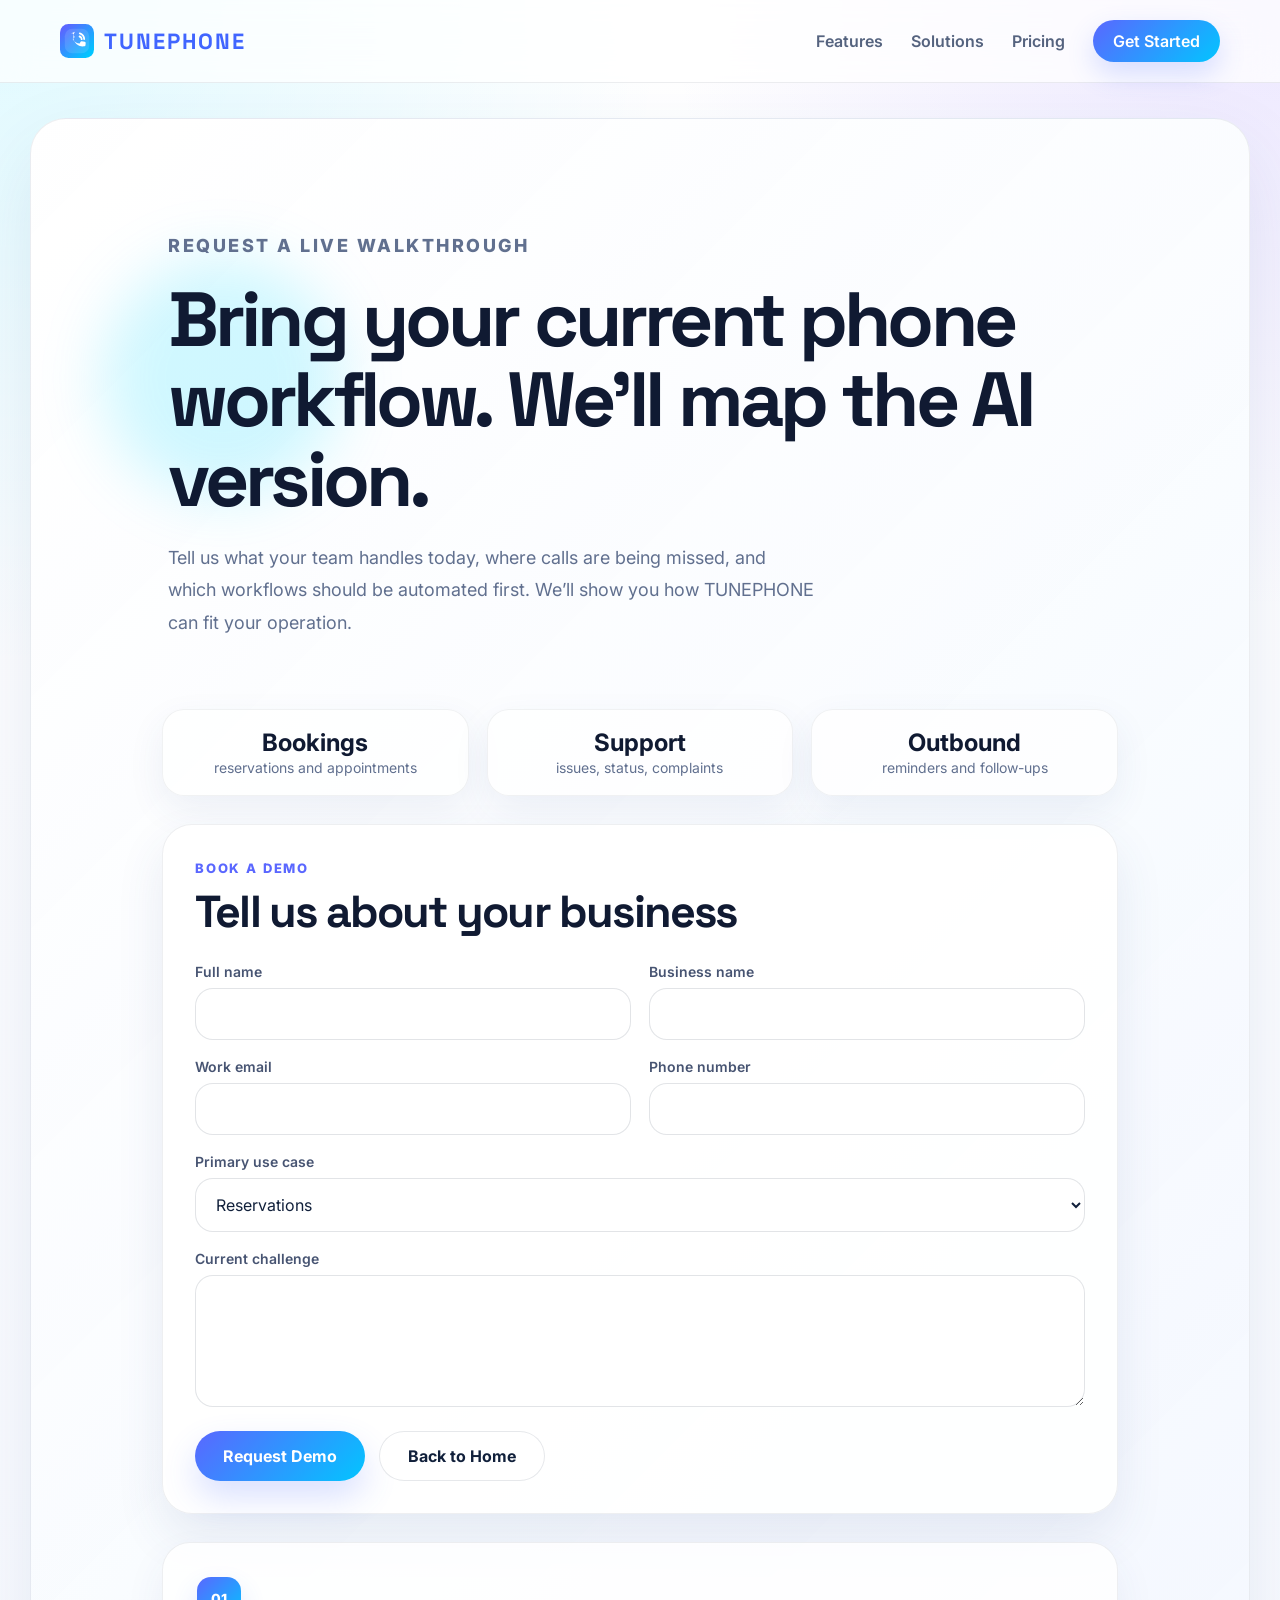
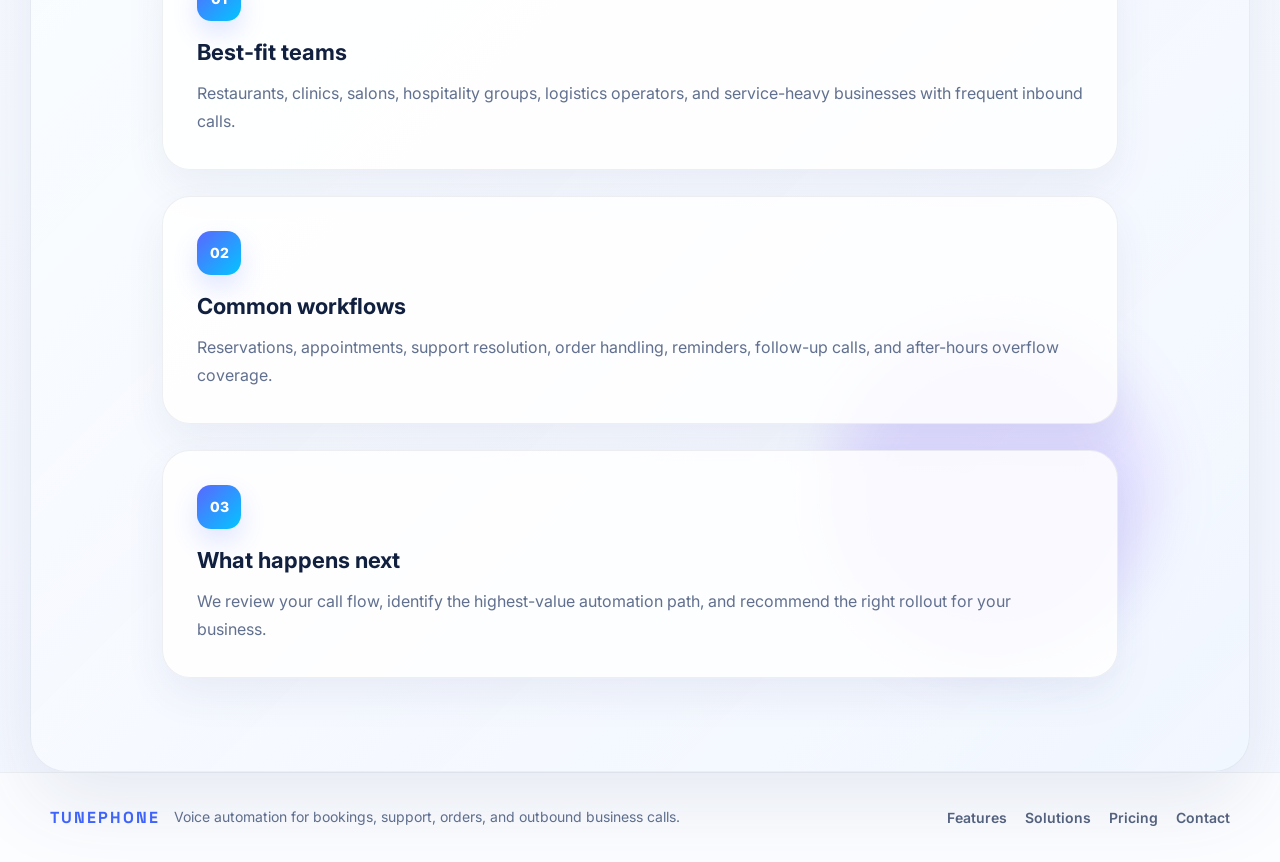
==== contact.html @ d3bc0084 "Add files via upload" ====
<!DOCTYPE html>
<html lang="en">
<head>
  <meta charset="UTF-8">
  <meta name="viewport" content="width=device-width, initial-scale=1.0">
  <meta name="description" content="Contact TUNEPHONE to request a demo for real-time voice AI call automation for your business.">
  <title>Contact | TUNEPHONE</title>
  <link rel="icon" type="image/svg+xml" href="favicon.svg">
  <link rel="preconnect" href="https://fonts.googleapis.com">
  <link rel="preconnect" href="https://fonts.gstatic.com" crossorigin>
  <link href="https://fonts.googleapis.com/css2?family=Space+Grotesk:wght@500;700&family=Inter:wght@400;500;600;700;800&display=swap" rel="stylesheet">
  <link rel="stylesheet" href="style.css">
</head>
<body class="contact-page-body">

<header class="navbar">
  <a href="/" class="logo">
    <img src="logo-mark.svg" alt="TUNEPHONE logo" class="logo-mark">
    <span>TUNEPHONE</span>
  </a>
  <nav>
    <a href="/#features">Features</a>
    <a href="/#solutions">Solutions</a>
    <a href="/#pricing">Pricing</a>
    <a href="contact.html" class="cta">Get Started</a>
  </nav>
</header>

<main class="contact-page-main">
  <section class="contact-hero">
    <div class="contact-hero-backdrop"></div>
    <div class="hero-orb hero-orb-one"></div>
    <div class="hero-orb hero-orb-two"></div>
    <div class="contact-flow">
      <div class="contact-hero-copy">
        <p class="hero-label">Request a live walkthrough</p>
        <h1>Bring your current phone workflow. We’ll map the AI version.</h1>
        <p>Tell us what your team handles today, where calls are being missed, and which workflows should be automated first. We’ll show you how TUNEPHONE can fit your operation.</p>
      </div>

      <div class="hero-stats contact-stats">
        <div>
          <strong>Bookings</strong>
          <span>reservations and appointments</span>
        </div>
        <div>
          <strong>Support</strong>
          <span>issues, status, complaints</span>
        </div>
        <div>
          <strong>Outbound</strong>
          <span>reminders and follow-ups</span>
        </div>
      </div>

      <div class="contact-form-card">
        <span>Book a demo</span>
        <h2>Tell us about your business</h2>
        <form class="contact-form-grid">
          <div class="form-field">
            <label for="name">Full name</label>
            <input id="name" type="text">
          </div>
          <div class="form-field">
            <label for="company">Business name</label>
            <input id="company" type="text">
          </div>
          <div class="form-field">
            <label for="email">Work email</label>
            <input id="email" type="email">
          </div>
          <div class="form-field">
            <label for="phone">Phone number</label>
            <input id="phone" type="tel">
          </div>
          <div class="form-field form-field-full">
            <label for="usecase">Primary use case</label>
            <select id="usecase">
              <option>Reservations</option>
              <option>Appointments</option>
              <option>Customer support</option>
              <option>Order taking</option>
              <option>Outbound calls</option>
            </select>
          </div>
          <div class="form-field form-field-full">
            <label for="message">Current challenge</label>
            <textarea id="message" rows="5"></textarea>
          </div>
          <div class="form-actions">
            <a href="#" class="btn-primary">Request Demo</a>
            <a href="/" class="btn-secondary">Back to Home</a>
          </div>
        </form>
      </div>

      <section class="contact-info-section">
        <div class="contact-info-grid">
          <div class="card contact-info-card">
            <div class="feature-icon">01</div>
            <h3>Best-fit teams</h3>
            <p>Restaurants, clinics, salons, hospitality groups, logistics operators, and service-heavy businesses with frequent inbound calls.</p>
          </div>
          <div class="card contact-info-card">
            <div class="feature-icon">02</div>
            <h3>Common workflows</h3>
            <p>Reservations, appointments, support resolution, order handling, reminders, follow-up calls, and after-hours overflow coverage.</p>
          </div>
          <div class="card contact-info-card">
            <div class="feature-icon">03</div>
            <h3>What happens next</h3>
            <p>We review your call flow, identify the highest-value automation path, and recommend the right rollout for your business.</p>
          </div>
        </div>
      </section>
    </div>
  </section>
</main>

<footer class="footer">
  <div class="footer-inner">
    <div>
      <div class="logo footer-logo">TUNEPHONE</div>
      <p>Voice automation for bookings, support, orders, and outbound business calls.</p>
    </div>
      <div class="footer-links">
        <a href="/#features">Features</a>
        <a href="/#solutions">Solutions</a>
        <a href="/#pricing">Pricing</a>
        <a href="contact.html">Contact</a>
      </div>
    </div>
</footer>

</body>
</html>
---- style.css ----
* {
  margin: 0;
  padding: 0;
  box-sizing: border-box;
}

html {
  scroll-behavior: smooth;
}

body {
  color: #11203b;
  font-family: "Inter", sans-serif;
  background:
    radial-gradient(circle at top left, rgba(126, 92, 255, 0.14), transparent 24%),
    radial-gradient(circle at top right, rgba(0, 214, 255, 0.12), transparent 22%),
    linear-gradient(180deg, #ffffff 0%, #f6f8fe 100%);
  overflow-x: hidden;
}

.contact-page-body {
  background:
    radial-gradient(circle at top left, rgba(0, 214, 255, 0.12), transparent 24%),
    radial-gradient(circle at top right, rgba(126, 92, 255, 0.14), transparent 22%),
    linear-gradient(180deg, #ffffff 0%, #f5f8ff 100%);
}

.navbar {
  display: flex;
  justify-content: space-between;
  align-items: center;
  padding: 20px 60px;
  position: fixed;
  width: 100%;
  top: 0;
  z-index: 1000;
  backdrop-filter: blur(16px);
  background: rgba(255, 255, 255, 0.72);
  border-bottom: 1px solid rgba(17, 32, 59, 0.08);
}

.logo {
  font-family: "Space Grotesk", sans-serif;
  font-size: 22px;
  font-weight: 700;
  letter-spacing: 2px;
  color: #4065ff;
  text-decoration: none;
  display: inline-flex;
  align-items: center;
  gap: 10px;
}

.logo-mark {
  width: 34px;
  height: 34px;
  flex-shrink: 0;
  display: block;
}

nav {
  display: flex;
  align-items: center;
  flex-wrap: wrap;
}

nav a {
  margin-left: 28px;
  text-decoration: none;
  color: #55637f;
  font-weight: 600;
  transition: color 0.25s ease, transform 0.25s ease;
}

nav a:hover {
  color: #101a32;
  transform: translateY(-1px);
}

.cta {
  background: linear-gradient(135deg, #5a67ff, #02c5ff);
  padding: 11px 20px;
  border-radius: 999px;
  color: #fff;
  box-shadow: 0 12px 28px rgba(64, 101, 255, 0.2);
}

.hero {
  min-height: 100vh;
  display: flex;
  align-items: center;
  justify-content: center;
  text-align: center;
  padding: 160px 20px 110px;
  position: relative;
}

.hero-backdrop {
  position: absolute;
  inset: 60px 30px 30px;
  border-radius: 36px;
  background:
    linear-gradient(135deg, rgba(255, 255, 255, 0.82), rgba(243, 247, 255, 0.72)),
    url("hero-background.svg") center/cover no-repeat,
    linear-gradient(135deg, #ffffff, #edf3ff);
  border: 1px solid rgba(17, 32, 59, 0.07);
  box-shadow: 0 32px 80px rgba(44, 72, 130, 0.1);
}

.hero-orb {
  position: absolute;
  border-radius: 50%;
  filter: blur(30px);
}

.hero-orb-one {
  width: 240px;
  height: 240px;
  top: 140px;
  left: 8%;
  background: rgba(0, 214, 255, 0.18);
}

.hero-orb-two {
  width: 320px;
  height: 320px;
  right: 10%;
  bottom: 120px;
  background: rgba(126, 92, 255, 0.18);
}

.hero-content {
  position: relative;
  z-index: 2;
  max-width: 880px;
}

.hero-label,
.section-heading span,
.contact-panel span {
  display: inline-block;
  margin-bottom: 18px;
  color: #5a67ff;
  font-size: 13px;
  font-weight: 800;
  letter-spacing: 0.14em;
  text-transform: uppercase;
}

.hero h1 {
  font-family: "Space Grotesk", sans-serif;
  font-size: clamp(3rem, 8vw, 5.5rem);
  font-weight: 700;
  line-height: 1.02;
  letter-spacing: -0.05em;
  color: #101a32;
}

.hero p {
  margin: 22px auto 0;
  max-width: 720px;
  font-size: 18px;
  line-height: 1.75;
  color: #61708f;
}

.hero-buttons {
  margin-top: 34px;
  display: flex;
  justify-content: center;
  flex-wrap: wrap;
  gap: 14px;
}

.hero-stats {
  display: grid;
  grid-template-columns: repeat(3, minmax(0, 1fr));
  gap: 18px;
  max-width: 760px;
  margin: 42px auto 0;
}

.hero-stats div {
  padding: 18px 20px;
  border-radius: 22px;
  background: rgba(255, 255, 255, 0.72);
  border: 1px solid rgba(17, 32, 59, 0.06);
  box-shadow: 0 14px 36px rgba(52, 79, 137, 0.08);
}

.hero-stats strong {
  display: block;
  font-size: 24px;
  color: #101a32;
}

.hero-stats span {
  color: #61708f;
  font-size: 14px;
}

.btn-primary,
.btn-secondary {
  display: inline-flex;
  align-items: center;
  justify-content: center;
  padding: 14px 28px;
  border-radius: 999px;
  text-decoration: none;
  font-weight: 700;
  transition: transform 0.25s ease, box-shadow 0.25s ease;
}

.btn-primary:hover,
.btn-secondary:hover {
  transform: translateY(-1px);
}

.btn-primary {
  background: linear-gradient(135deg, #5a67ff, #02c5ff);
  color: #fff;
  box-shadow: 0 16px 34px rgba(64, 101, 255, 0.2);
}

.btn-secondary {
  border: 1px solid rgba(17, 32, 59, 0.1);
  background: rgba(255, 255, 255, 0.8);
  color: #11203b;
}

.intro-band {
  padding: 0 60px;
  margin-top: -26px;
}

.intro-band p {
  max-width: 1120px;
  margin: 0 auto;
  padding: 0;
  text-align: center;
  color: #fff;
  font-weight: 700;
}

.intro-band-inner {
  max-width: 1120px;
  margin: 0 auto;
  padding: 20px 24px;
  border-radius: 24px;
  background: linear-gradient(135deg, #6f63ff, #14c8ff);
  box-shadow: 0 20px 40px rgba(68, 102, 219, 0.18);
}

.intro-pills {
  margin-top: 16px;
  display: flex;
  justify-content: center;
  flex-wrap: wrap;
  gap: 10px;
}

.intro-pills span {
  padding: 8px 14px;
  border-radius: 999px;
  background: rgba(255, 255, 255, 0.14);
  color: #fff;
  font-size: 14px;
  font-weight: 600;
}

section {
  padding: 120px 60px;
  text-align: center;
}

.section-heading {
  max-width: 780px;
  margin: 0 auto;
}

.section-heading h2,
.contact-panel h2 {
  font-family: "Space Grotesk", sans-serif;
  font-size: clamp(2.2rem, 5vw, 3.8rem);
  line-height: 1.05;
  letter-spacing: -0.04em;
  color: #101a32;
}

.grid {
  display: grid;
  grid-template-columns: repeat(auto-fit, minmax(260px, 1fr));
  gap: 26px;
  margin-top: 54px;
}

.card {
  padding: 34px;
  border-radius: 28px;
  text-align: left;
  background: rgba(255, 255, 255, 0.82);
  border: 1px solid rgba(17, 32, 59, 0.07);
  box-shadow: 0 18px 40px rgba(51, 74, 128, 0.07);
  transition: transform 0.35s ease, box-shadow 0.35s ease, border-color 0.35s ease;
}

.feature-card {
  position: relative;
  overflow: hidden;
}

.feature-card::before {
  content: "";
  position: absolute;
  top: 0;
  right: 0;
  width: 140px;
  height: 140px;
  background: radial-gradient(circle, rgba(90, 103, 255, 0.12), transparent 70%);
}

.card:hover {
  transform: translateY(-8px);
  border-color: rgba(90, 103, 255, 0.22);
  box-shadow: 0 22px 46px rgba(58, 87, 152, 0.12);
}

.feature-icon {
  width: 44px;
  height: 44px;
  margin-bottom: 18px;
  border-radius: 14px;
  display: inline-flex;
  align-items: center;
  justify-content: center;
  background: linear-gradient(135deg, #5a67ff, #02c5ff);
  color: #fff;
  font-size: 14px;
  font-weight: 800;
  box-shadow: 0 12px 26px rgba(64, 101, 255, 0.16);
}

.card h3 {
  margin-bottom: 14px;
  color: #12203f;
  font-size: 22px;
}

.card p {
  color: #61708f;
  line-height: 1.75;
}

.simple-card {
  text-align: center;
}

.solutions {
  text-align: left;
}

.solutions-layout {
  max-width: 1180px;
  margin: 54px auto 0;
  display: grid;
  grid-template-columns: 0.9fr 1.1fr;
  gap: 28px;
  align-items: start;
}

.solutions-copy {
  padding: 34px;
  border-radius: 28px;
  background: linear-gradient(180deg, rgba(255, 255, 255, 0.92), rgba(243, 247, 255, 0.84));
  border: 1px solid rgba(17, 32, 59, 0.07);
  box-shadow: 0 18px 40px rgba(51, 74, 128, 0.07);
}

.solutions-copy h3 {
  margin-bottom: 14px;
  font-family: "Space Grotesk", sans-serif;
  font-size: 30px;
  line-height: 1.15;
  color: #101a32;
}

.solutions-copy p {
  color: #61708f;
  line-height: 1.8;
}

.solutions-grid {
  display: grid;
  grid-template-columns: repeat(2, minmax(0, 1fr));
  gap: 26px;
}

.solution-card {
  min-height: 190px;
  display: flex;
  flex-direction: column;
  justify-content: flex-start;
  overflow: hidden;
}

.solution-image {
  width: calc(100% + 68px);
  height: 180px;
  margin: -34px -34px 22px;
  object-fit: cover;
  display: block;
}

.pricing {
  background:
    radial-gradient(circle at top right, rgba(90, 103, 255, 0.12), transparent 24%),
    linear-gradient(180deg, #eef2ff 0%, #e8f6ff 100%);
  border-top: 1px solid rgba(90, 103, 255, 0.08);
  border-bottom: 1px solid rgba(90, 103, 255, 0.08);
}

.pricing-note {
  max-width: 720px;
  margin: 18px auto 0;
}

.pricing-note p {
  color: #61708f;
  line-height: 1.75;
}

.pricing-grid {
  align-items: stretch;
}

.pricing-card {
  text-align: center;
  background: rgba(255, 255, 255, 0.92);
}

.plan-points {
  margin-top: 24px;
  padding: 0;
  list-style: none;
  display: grid;
  gap: 12px;
  text-align: left;
}

.plan-points li {
  position: relative;
  padding-left: 22px;
  color: #55637f;
  line-height: 1.6;
}

.plan-points li::before {
  content: "";
  position: absolute;
  left: 0;
  top: 10px;
  width: 8px;
  height: 8px;
  border-radius: 50%;
  background: linear-gradient(135deg, #5a67ff, #02c5ff);
}

.price {
  margin-bottom: 12px;
  color: #101a32;
  font-family: "Space Grotesk", sans-serif;
  font-size: 40px;
  font-weight: 700;
}

.price span {
  color: #61708f;
  font-size: 16px;
  font-weight: 500;
}

.featured-price {
  background:
    radial-gradient(circle at top right, rgba(2, 197, 255, 0.22), transparent 28%),
    linear-gradient(180deg, rgba(255, 255, 255, 0.98), rgba(235, 245, 255, 0.94));
  border: 1px solid rgba(2, 197, 255, 0.24);
  box-shadow: 0 24px 54px rgba(58, 87, 152, 0.12);
}

.contact {
  padding-top: 90px;
}

.contact-panel {
  max-width: 980px;
  margin: 0 auto;
  padding: 54px 34px;
  border-radius: 34px;
  background:
    radial-gradient(circle at top right, rgba(126, 92, 255, 0.18), transparent 28%),
    linear-gradient(135deg, rgba(255, 255, 255, 0.95), rgba(244, 248, 255, 0.92));
  border: 1px solid rgba(17, 32, 59, 0.07);
  box-shadow: 0 28px 70px rgba(57, 81, 139, 0.1);
  display: flex;
  align-items: center;
  justify-content: space-between;
  gap: 24px;
  text-align: left;
}

.contact-panel p {
  max-width: 720px;
  margin: 18px 0 0;
  color: #61708f;
  line-height: 1.75;
}

.contact-copy {
  max-width: 620px;
}

.contact-actions {
  display: flex;
  flex-wrap: wrap;
  gap: 14px;
}

.newsletter-section {
  padding: 24px 60px 110px;
}

.newsletter-shell {
  max-width: 1180px;
  margin: 0 auto;
  padding: 38px;
  display: grid;
  grid-template-columns: 0.95fr 1.05fr;
  gap: 28px;
  border-radius: 34px;
  background:
    radial-gradient(circle at top right, rgba(2, 197, 255, 0.18), transparent 30%),
    radial-gradient(circle at left bottom, rgba(90, 103, 255, 0.16), transparent 28%),
    linear-gradient(135deg, rgba(255, 255, 255, 0.96), rgba(241, 246, 255, 0.92));
  border: 1px solid rgba(17, 32, 59, 0.08);
  box-shadow: 0 28px 70px rgba(57, 81, 139, 0.1);
}

.newsletter-copy {
  text-align: left;
}

.newsletter-copy span {
  display: inline-block;
  margin-bottom: 14px;
  color: #5a67ff;
  font-size: 13px;
  font-weight: 800;
  letter-spacing: 0.14em;
  text-transform: uppercase;
}

.newsletter-copy h2 {
  font-family: "Space Grotesk", sans-serif;
  font-size: clamp(2rem, 4vw, 3.2rem);
  line-height: 1.08;
  letter-spacing: -0.04em;
  color: #101a32;
}

.newsletter-copy p {
  margin-top: 16px;
  color: #61708f;
  line-height: 1.8;
}

.newsletter-form {
  display: grid;
  grid-template-columns: repeat(2, minmax(0, 1fr));
  gap: 16px;
  align-content: center;
}

.newsletter-field {
  display: grid;
  gap: 8px;
}

.newsletter-field label {
  color: #475472;
  font-size: 14px;
  font-weight: 600;
}

.newsletter-field input,
.newsletter-field select {
  width: 100%;
  border: 1px solid rgba(17, 32, 59, 0.12);
  border-radius: 18px;
  padding: 15px 16px;
  font: inherit;
  color: #11203b;
  background: rgba(255, 255, 255, 0.96);
}

.newsletter-field input:focus,
.newsletter-field select:focus {
  outline: 2px solid rgba(90, 103, 255, 0.2);
  border-color: rgba(90, 103, 255, 0.34);
}

.newsletter-button {
  grid-column: 1 / -1;
  justify-self: start;
}

.footer {
  padding: 34px;
  background: rgba(255, 255, 255, 0.72);
  border-top: 1px solid rgba(17, 32, 59, 0.06);
}

.footer p {
  color: #61708f;
}

.footer-inner {
  max-width: 1180px;
  margin: 0 auto;
  display: flex;
  justify-content: space-between;
  align-items: center;
  gap: 18px;
  text-align: left;
  flex-wrap: nowrap;
}

.footer-logo {
  margin-bottom: 0;
  font-size: 16px;
  flex-shrink: 0;
}

.footer-links {
  display: flex;
  align-items: center;
  gap: 18px;
  flex-wrap: nowrap;
}

.footer-links a {
  color: #55637f;
  text-decoration: none;
  font-weight: 600;
  font-size: 14px;
  white-space: nowrap;
}

.footer-links a:hover {
  color: #101a32;
}

.footer-inner p {
  font-size: 14px;
  line-height: 1.4;
  white-space: nowrap;
}

.footer-inner > div:first-child {
  display: flex;
  align-items: center;
  gap: 14px;
  min-width: 0;
}

.contact-page-main {
  padding-top: 118px;
}

.contact-hero {
  position: relative;
  padding: 32px 60px 70px;
}

.contact-hero-backdrop {
  position: absolute;
  inset: 0 30px 0 30px;
  border-radius: 36px;
  background:
    linear-gradient(135deg, rgba(255, 255, 255, 0.96), rgba(242, 247, 255, 0.9)),
    linear-gradient(135deg, #ffffff, #edf3ff);
  border: 1px solid rgba(17, 32, 59, 0.07);
  box-shadow: 0 32px 80px rgba(44, 72, 130, 0.1);
}

.contact-hero-grid {
  position: relative;
  z-index: 2;
  max-width: 1180px;
  margin: 0 auto;
  display: grid;
  grid-template-columns: 0.95fr 1.05fr;
  gap: 28px;
  align-items: start;
  padding: 48px 12px 24px;
}

.contact-flow {
  position: relative;
  z-index: 2;
  max-width: 980px;
  margin: 0 auto;
  display: grid;
  gap: 28px;
  padding: 48px 12px 24px;
}

.contact-hero-copy {
  text-align: left;
  padding: 10px 6px 0;
}

.contact-hero-copy h1 {
  font-family: "Space Grotesk", sans-serif;
  font-size: clamp(2.8rem, 6vw, 4.8rem);
  line-height: 1.04;
  letter-spacing: -0.05em;
  color: #101a32;
}

.contact-hero-copy p {
  margin-top: 22px;
  max-width: 650px;
  font-size: 18px;
  line-height: 1.8;
  color: #61708f;
}

.contact-stats {
  margin-left: 0;
  margin-right: 0;
  max-width: none;
}

.contact-form-card {
  padding: 32px;
  border-radius: 30px;
  background: rgba(255, 255, 255, 0.88);
  border: 1px solid rgba(17, 32, 59, 0.07);
  box-shadow: 0 22px 48px rgba(57, 81, 139, 0.1);
  text-align: left;
}

.contact-form-card span {
  display: inline-block;
  margin-bottom: 12px;
  color: #5a67ff;
  font-size: 13px;
  font-weight: 800;
  letter-spacing: 0.14em;
  text-transform: uppercase;
}

.contact-form-card h2 {
  font-family: "Space Grotesk", sans-serif;
  font-size: clamp(2rem, 4vw, 2.8rem);
  line-height: 1.08;
  letter-spacing: -0.04em;
  color: #101a32;
}

.contact-form-grid {
  display: grid;
  grid-template-columns: repeat(2, minmax(0, 1fr));
  gap: 18px;
  margin-top: 26px;
}

.form-field {
  display: grid;
  gap: 8px;
}

.form-field label {
  color: #475472;
  font-size: 14px;
  font-weight: 600;
}

.form-field input,
.form-field select,
.form-field textarea {
  width: 100%;
  border: 1px solid rgba(17, 32, 59, 0.12);
  border-radius: 18px;
  padding: 15px 16px;
  font: inherit;
  color: #11203b;
  background: rgba(255, 255, 255, 0.95);
}

.form-field textarea {
  resize: vertical;
}

.form-field input:focus,
.form-field select:focus,
.form-field textarea:focus {
  outline: 2px solid rgba(90, 103, 255, 0.2);
  border-color: rgba(90, 103, 255, 0.34);
}

.form-field-full {
  grid-column: 1 / -1;
}

.form-actions {
  grid-column: 1 / -1;
  display: flex;
  flex-wrap: wrap;
  gap: 14px;
  margin-top: 6px;
}

.contact-info-section {
  padding: 0;
}

.contact-info-grid {
  max-width: 980px;
  margin: 0;
  display: grid;
  grid-template-columns: 1fr;
  gap: 26px;
}

.contact-info-card {
  min-height: 0;
}

@media (max-width: 900px) {
  .navbar {
    padding: 18px 24px;
  }

  section,
  .intro-band {
    padding-left: 24px;
    padding-right: 24px;
  }

  .hero-backdrop {
    inset: 70px 12px 20px;
  }

  .hero-stats {
    grid-template-columns: 1fr;
  }

  .solutions-layout,
  .solutions-grid,
  .contact-panel,
  .footer-inner,
  .newsletter-shell,
  .newsletter-form {
    grid-template-columns: 1fr;
    flex-direction: column;
  }

  .contact-hero,
  .contact-info-section {
    padding-left: 24px;
    padding-right: 24px;
  }

  .contact-info-grid,
  .contact-form-grid {
    grid-template-columns: 1fr;
  }

  .contact-hero-backdrop {
    inset: 0 12px 0 12px;
  }

  .contact-flow {
    padding-left: 0;
    padding-right: 0;
  }

  .form-field-full,
  .form-actions {
    grid-column: auto;
  }
}

@media (max-width: 640px) {
  .navbar {
    flex-direction: column;
    align-items: flex-start;
    gap: 14px;
  }

  nav a {
    margin-left: 0;
    margin-right: 18px;
    margin-top: 8px;
  }

  .hero {
    padding-top: 190px;
  }

  .hero-buttons {
    flex-direction: column;
  }

  .card,
  .contact-panel,
  .newsletter-shell {
    padding: 26px;
  }
}
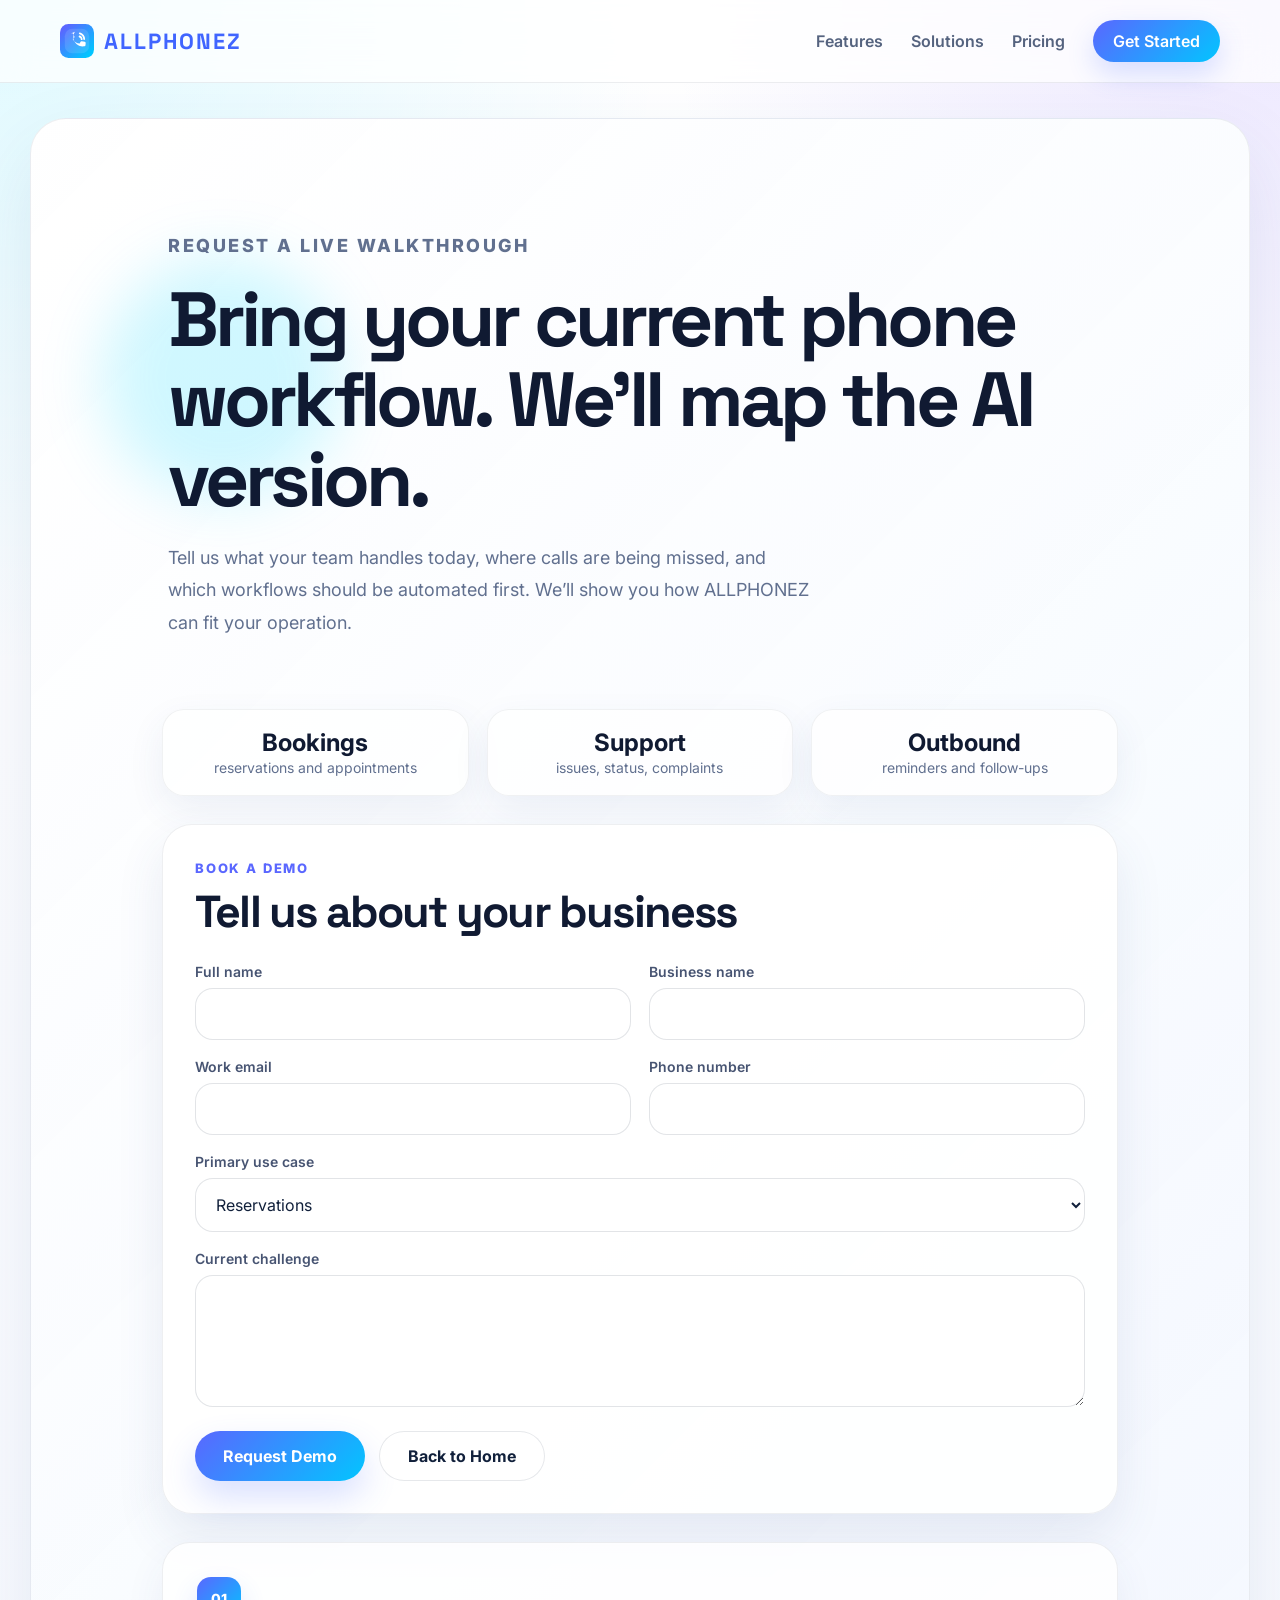
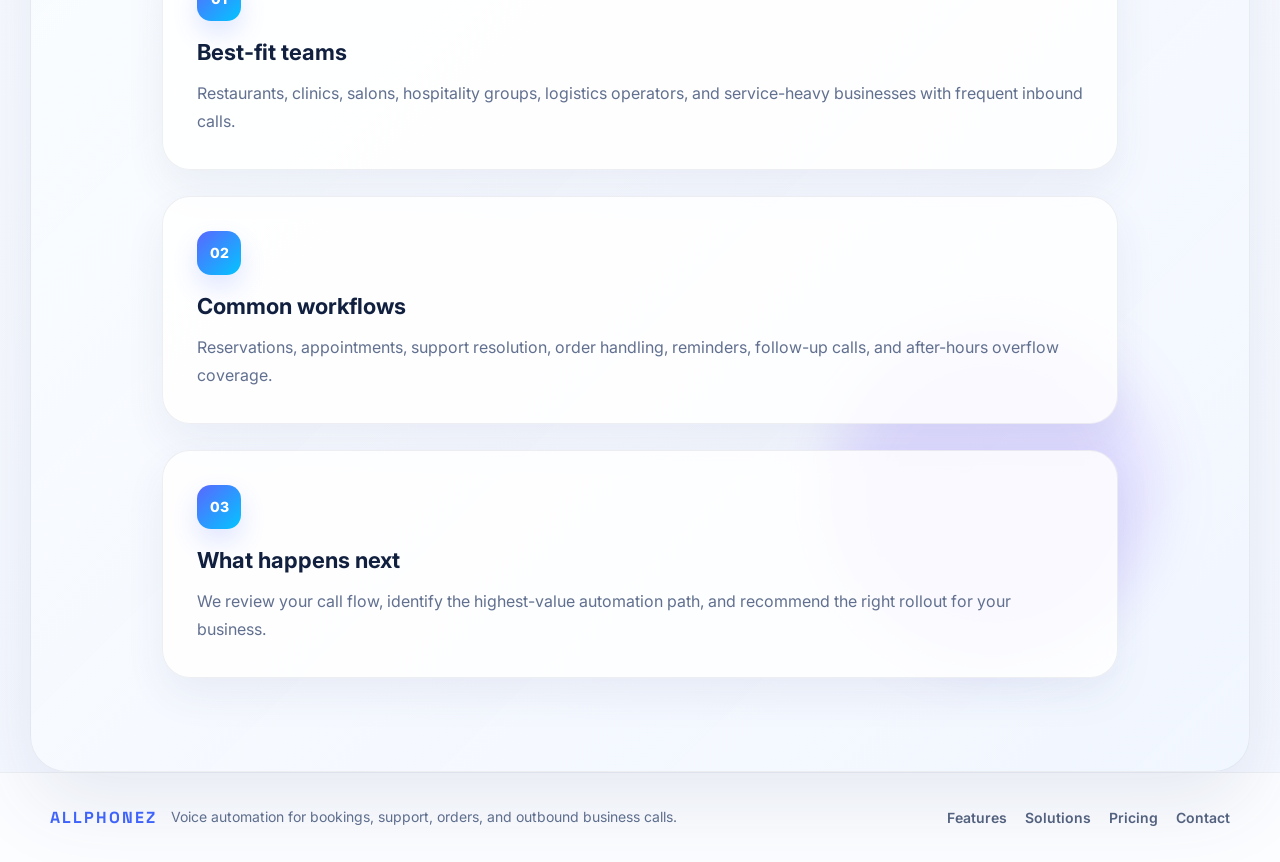
==== commit 9fd17c65: "Update contact.html" ====
--- a/contact.html
+++ b/contact.html
@@ -3,8 +3,8 @@
 <head>
   <meta charset="UTF-8">
   <meta name="viewport" content="width=device-width, initial-scale=1.0">
-  <meta name="description" content="Contact TUNEPHONE to request a demo for real-time voice AI call automation for your business.">
-  <title>Contact | TUNEPHONE</title>
+  <meta name="description" content="Contact ALLPHONEZ to request a demo for real-time voice AI call automation for your business.">
+  <title>Contact | ALLPHONEZ</title>
   <link rel="icon" type="image/svg+xml" href="favicon.svg">
   <link rel="preconnect" href="https://fonts.googleapis.com">
   <link rel="preconnect" href="https://fonts.gstatic.com" crossorigin>
@@ -15,8 +15,8 @@
 
 <header class="navbar">
   <a href="/" class="logo">
-    <img src="logo-mark.svg" alt="TUNEPHONE logo" class="logo-mark">
-    <span>TUNEPHONE</span>
+    <img src="logo-mark.svg" alt="ALLPHONEZ logo" class="logo-mark">
+    <span>ALLPHONEZ</span>
   </a>
   <nav>
     <a href="/#features">Features</a>
@@ -35,7 +35,7 @@
       <div class="contact-hero-copy">
         <p class="hero-label">Request a live walkthrough</p>
         <h1>Bring your current phone workflow. We’ll map the AI version.</h1>
-        <p>Tell us what your team handles today, where calls are being missed, and which workflows should be automated first. We’ll show you how TUNEPHONE can fit your operation.</p>
+        <p>Tell us what your team handles today, where calls are being missed, and which workflows should be automated first. We’ll show you how ALLPHONEZ can fit your operation.</p>
       </div>
 
       <div class="hero-stats contact-stats">
@@ -120,7 +120,7 @@
 <footer class="footer">
   <div class="footer-inner">
     <div>
-      <div class="logo footer-logo">TUNEPHONE</div>
+      <div class="logo footer-logo">ALLPHONEZ</div>
       <p>Voice automation for bookings, support, orders, and outbound business calls.</p>
     </div>
       <div class="footer-links">
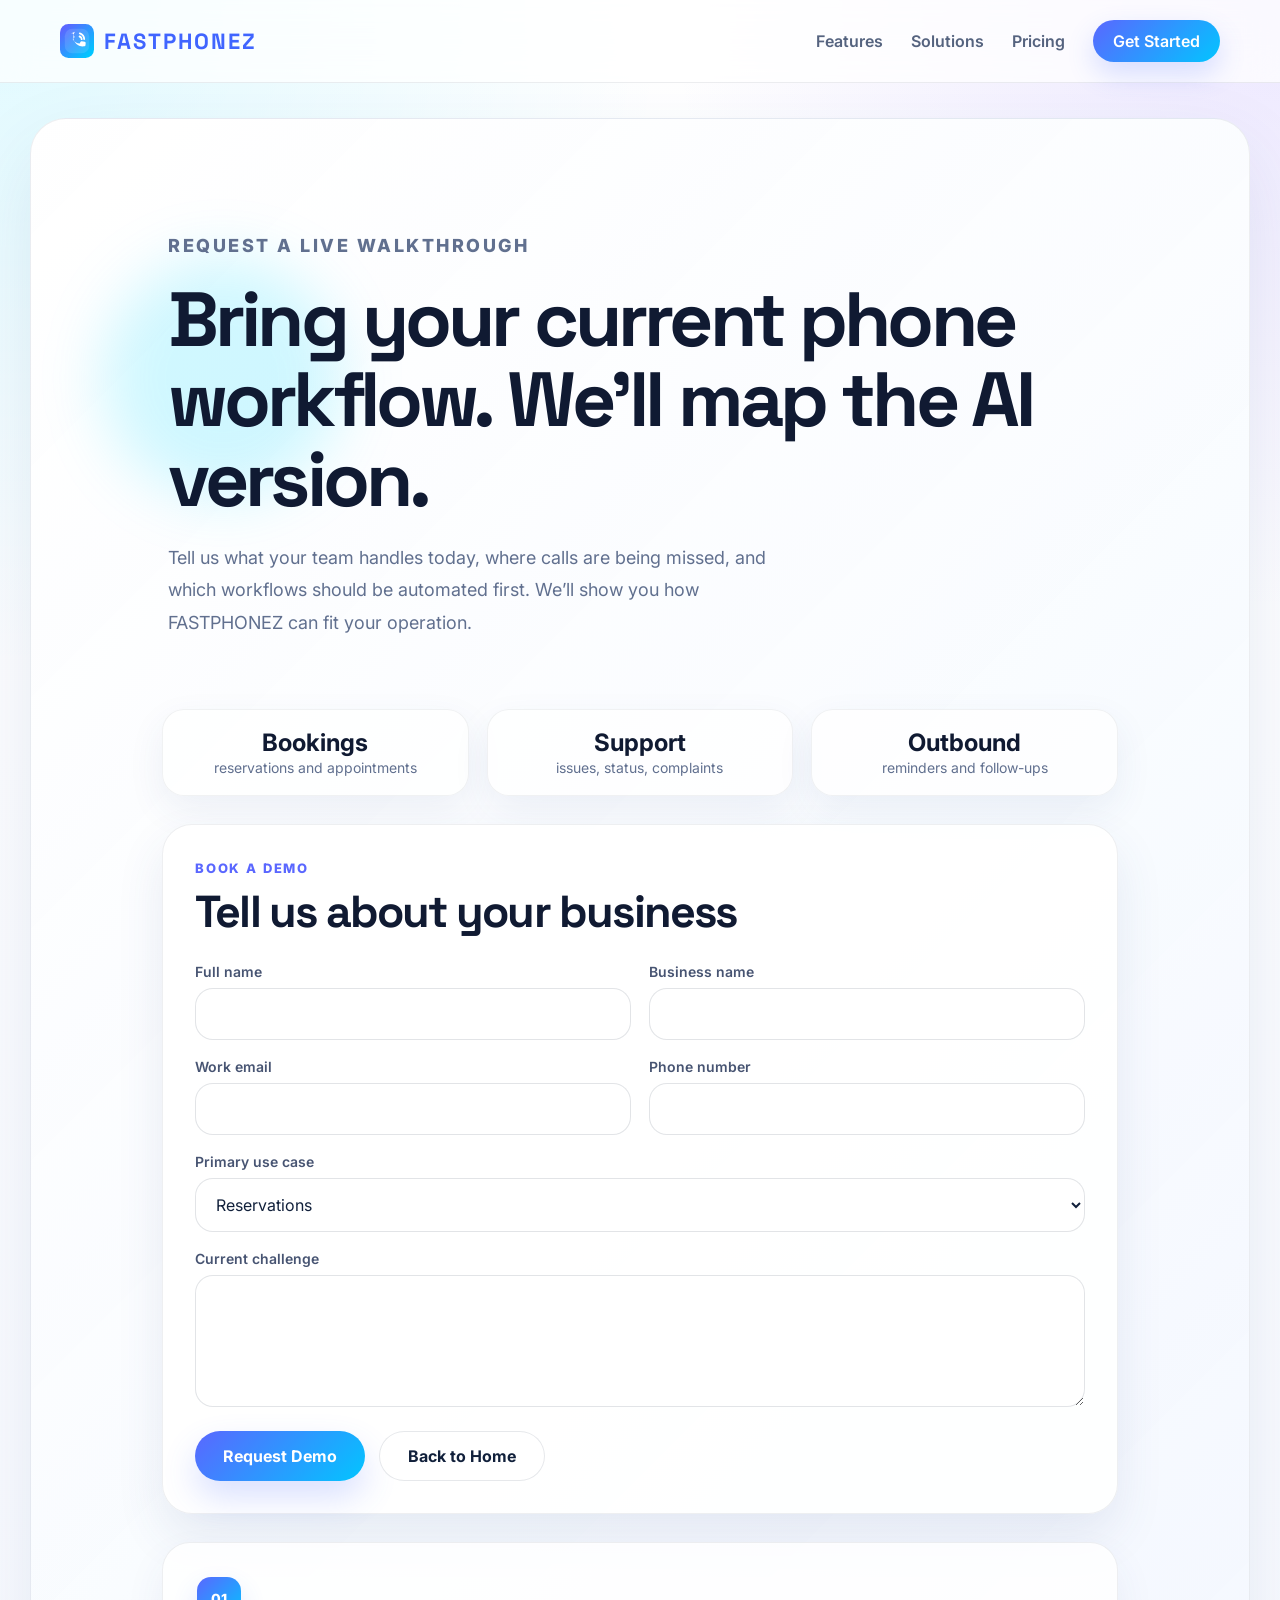
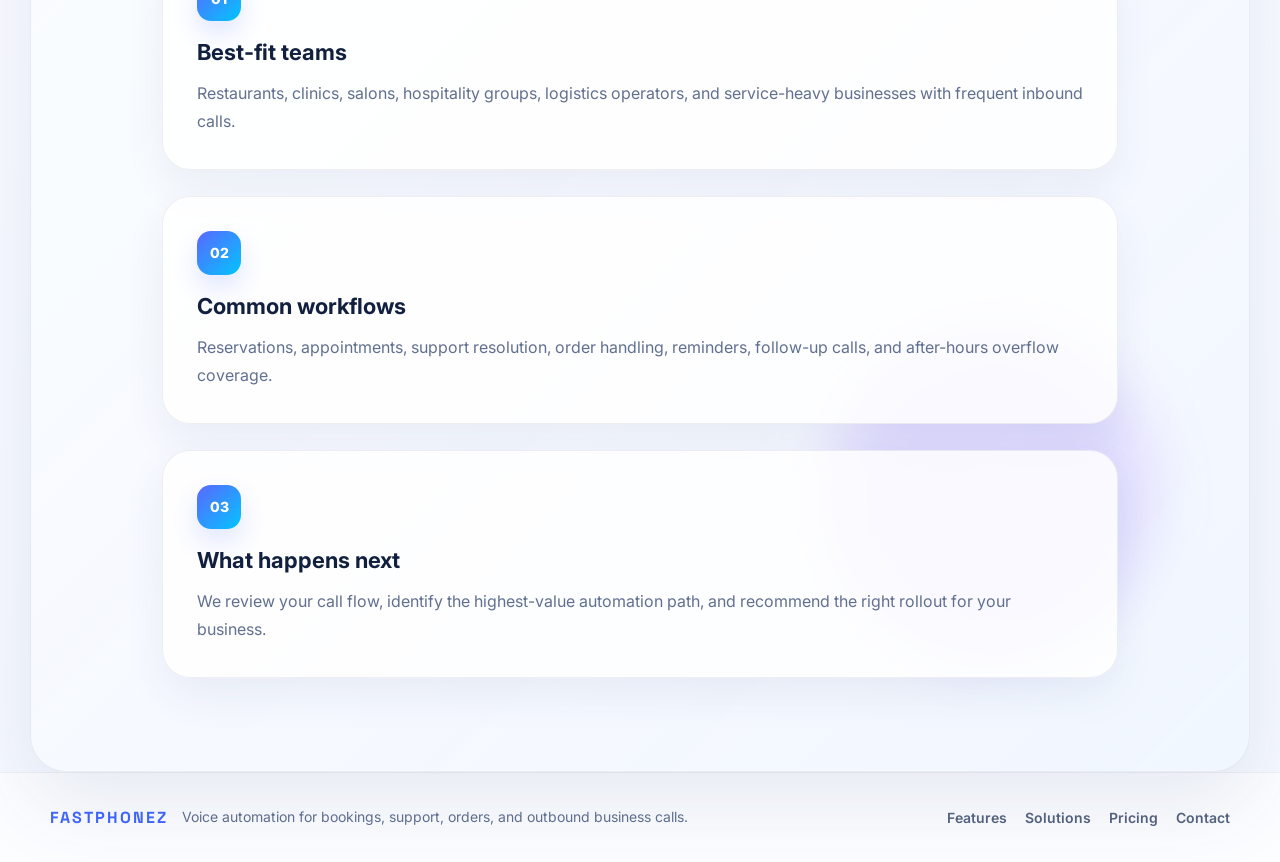
==== commit 84f94c05: "Update contact.html" ====
--- a/contact.html
+++ b/contact.html
@@ -3,8 +3,8 @@
 <head>
   <meta charset="UTF-8">
   <meta name="viewport" content="width=device-width, initial-scale=1.0">
-  <meta name="description" content="Contact ALLPHONEZ to request a demo for real-time voice AI call automation for your business.">
-  <title>Contact | ALLPHONEZ</title>
+  <meta name="description" content="Contact FASTPHONEZ to request a demo for real-time voice AI call automation for your business.">
+  <title>Contact | FASTPHONEZ</title>
   <link rel="icon" type="image/svg+xml" href="favicon.svg">
   <link rel="preconnect" href="https://fonts.googleapis.com">
   <link rel="preconnect" href="https://fonts.gstatic.com" crossorigin>
@@ -15,8 +15,8 @@
 
 <header class="navbar">
   <a href="/" class="logo">
-    <img src="logo-mark.svg" alt="ALLPHONEZ logo" class="logo-mark">
-    <span>ALLPHONEZ</span>
+    <img src="logo-mark.svg" alt="FASTPHONEZ logo" class="logo-mark">
+    <span>FASTPHONEZ</span>
   </a>
   <nav>
     <a href="/#features">Features</a>
@@ -35,7 +35,7 @@
       <div class="contact-hero-copy">
         <p class="hero-label">Request a live walkthrough</p>
         <h1>Bring your current phone workflow. We’ll map the AI version.</h1>
-        <p>Tell us what your team handles today, where calls are being missed, and which workflows should be automated first. We’ll show you how ALLPHONEZ can fit your operation.</p>
+        <p>Tell us what your team handles today, where calls are being missed, and which workflows should be automated first. We’ll show you how FASTPHONEZ can fit your operation.</p>
       </div>
 
       <div class="hero-stats contact-stats">
@@ -120,7 +120,7 @@
 <footer class="footer">
   <div class="footer-inner">
     <div>
-      <div class="logo footer-logo">ALLPHONEZ</div>
+      <div class="logo footer-logo">FASTPHONEZ</div>
       <p>Voice automation for bookings, support, orders, and outbound business calls.</p>
     </div>
       <div class="footer-links">
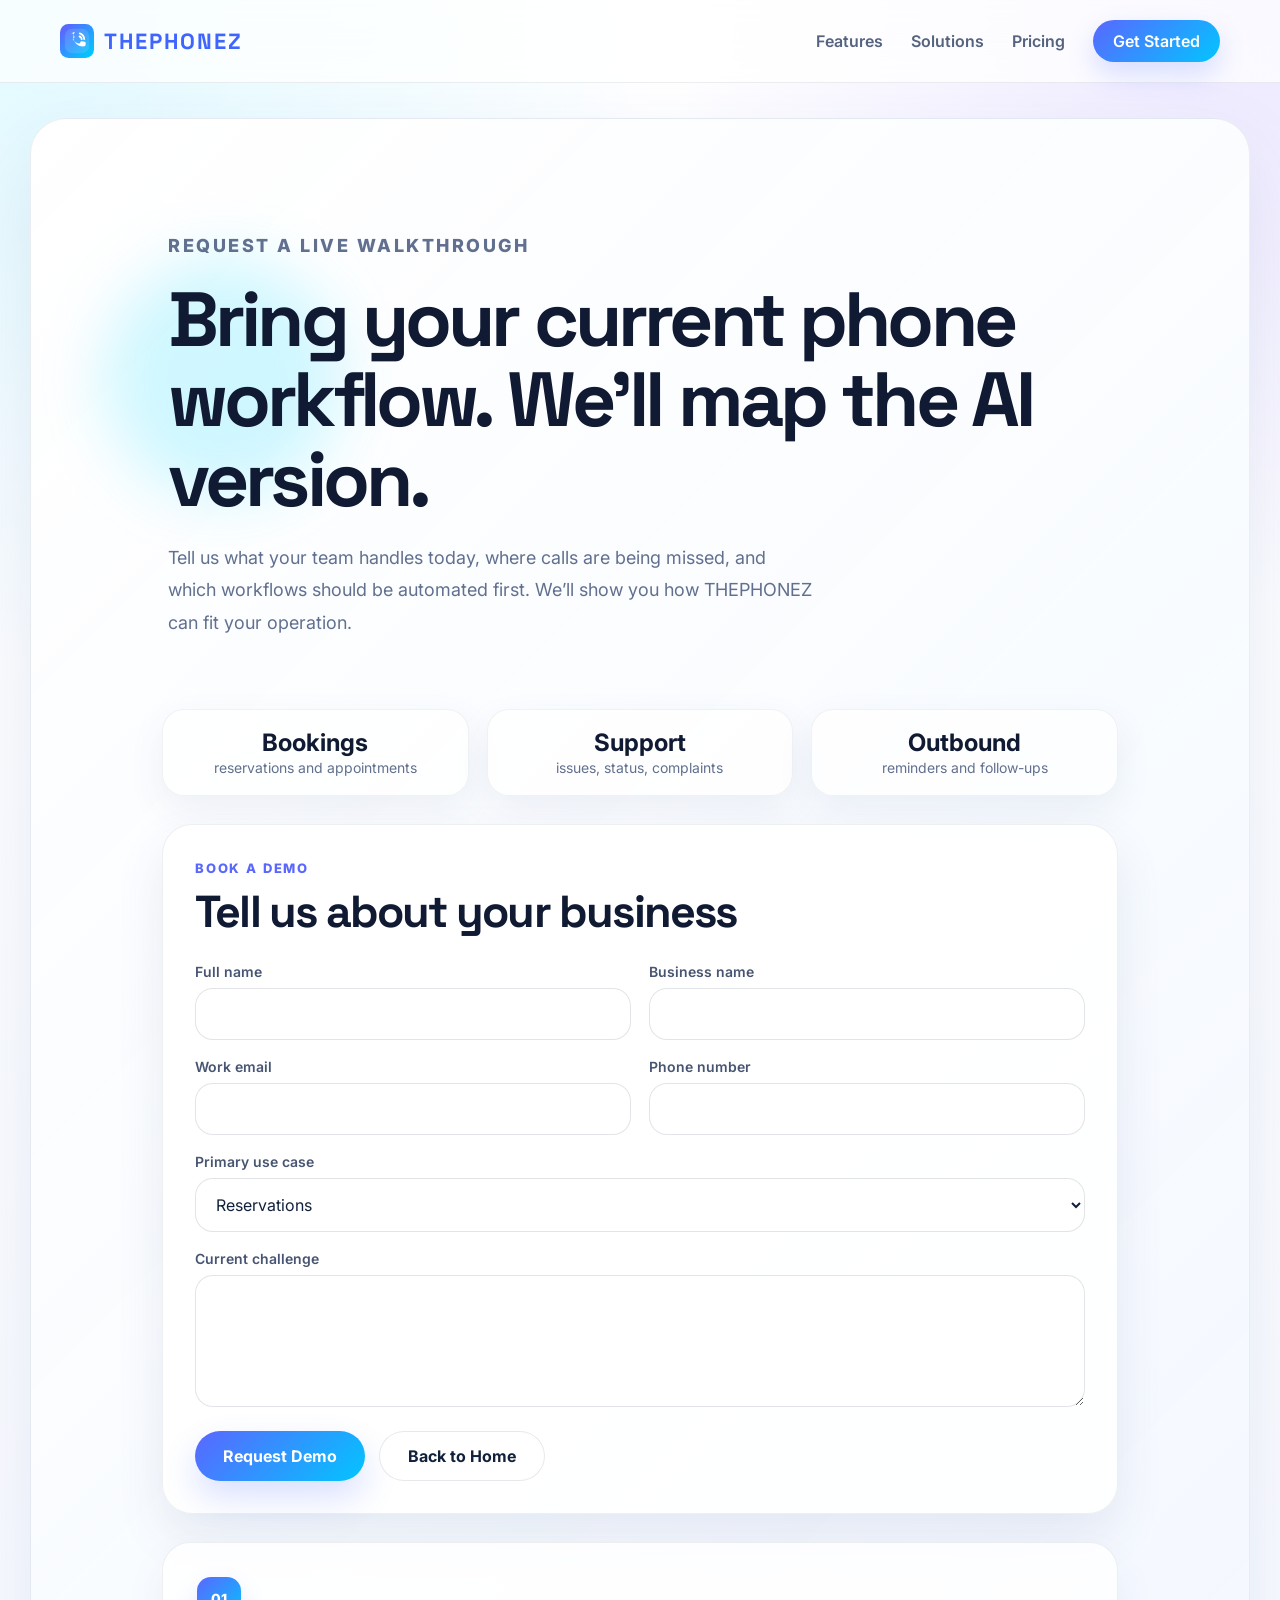
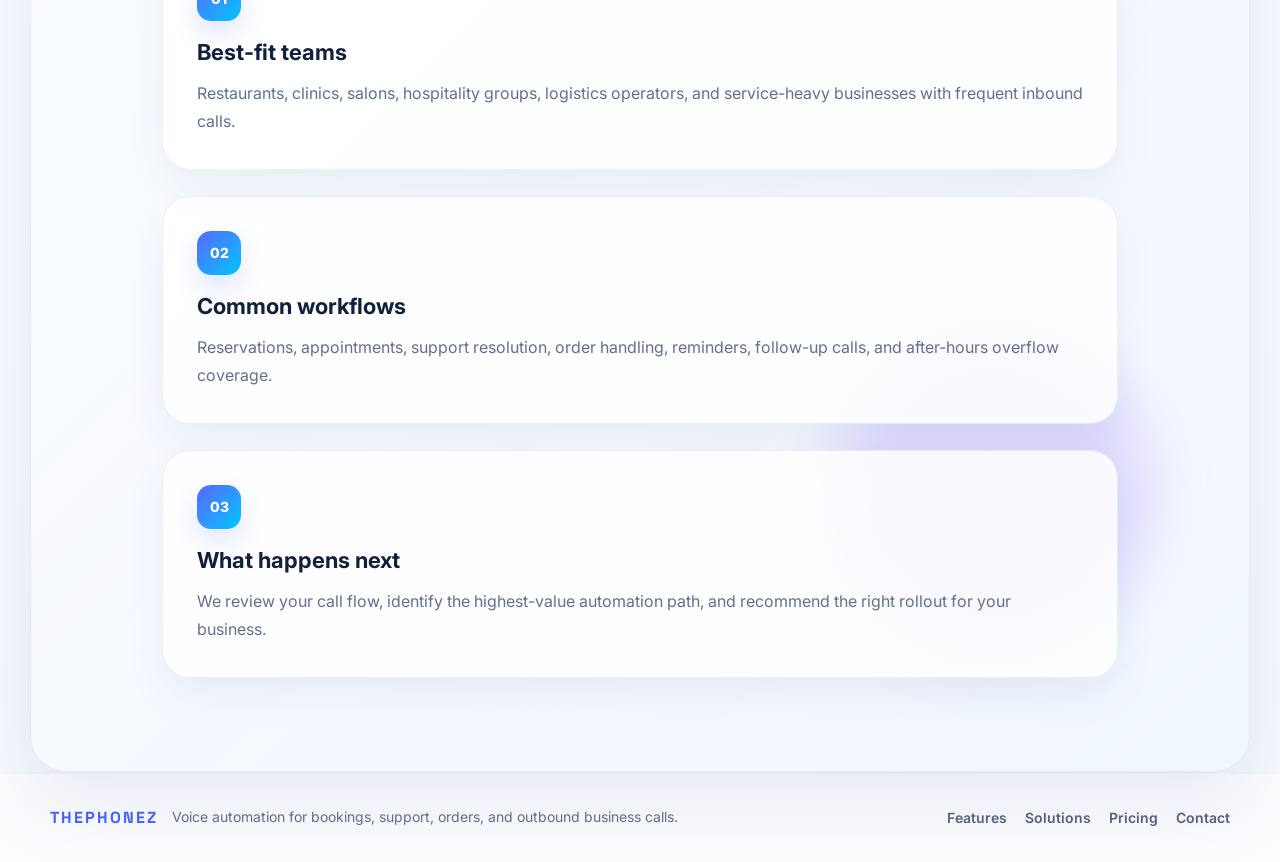
==== commit d1e3e3aa: "Update contact.html" ====
--- a/contact.html
+++ b/contact.html
@@ -3,8 +3,8 @@
 <head>
   <meta charset="UTF-8">
   <meta name="viewport" content="width=device-width, initial-scale=1.0">
-  <meta name="description" content="Contact FASTPHONEZ to request a demo for real-time voice AI call automation for your business.">
-  <title>Contact | FASTPHONEZ</title>
+  <meta name="description" content="Contact THEPHONEZ to request a demo for real-time voice AI call automation for your business.">
+  <title>Contact | THEPHONEZ</title>
   <link rel="icon" type="image/svg+xml" href="favicon.svg">
   <link rel="preconnect" href="https://fonts.googleapis.com">
   <link rel="preconnect" href="https://fonts.gstatic.com" crossorigin>
@@ -15,8 +15,8 @@
 
 <header class="navbar">
   <a href="/" class="logo">
-    <img src="logo-mark.svg" alt="FASTPHONEZ logo" class="logo-mark">
-    <span>FASTPHONEZ</span>
+    <img src="logo-mark.svg" alt="THEPHONEZ logo" class="logo-mark">
+    <span>THEPHONEZ</span>
   </a>
   <nav>
     <a href="/#features">Features</a>
@@ -35,7 +35,7 @@
       <div class="contact-hero-copy">
         <p class="hero-label">Request a live walkthrough</p>
         <h1>Bring your current phone workflow. We’ll map the AI version.</h1>
-        <p>Tell us what your team handles today, where calls are being missed, and which workflows should be automated first. We’ll show you how FASTPHONEZ can fit your operation.</p>
+        <p>Tell us what your team handles today, where calls are being missed, and which workflows should be automated first. We’ll show you how THEPHONEZ can fit your operation.</p>
       </div>
 
       <div class="hero-stats contact-stats">
@@ -120,7 +120,7 @@
 <footer class="footer">
   <div class="footer-inner">
     <div>
-      <div class="logo footer-logo">FASTPHONEZ</div>
+      <div class="logo footer-logo">THEPHONEZ</div>
       <p>Voice automation for bookings, support, orders, and outbound business calls.</p>
     </div>
       <div class="footer-links">
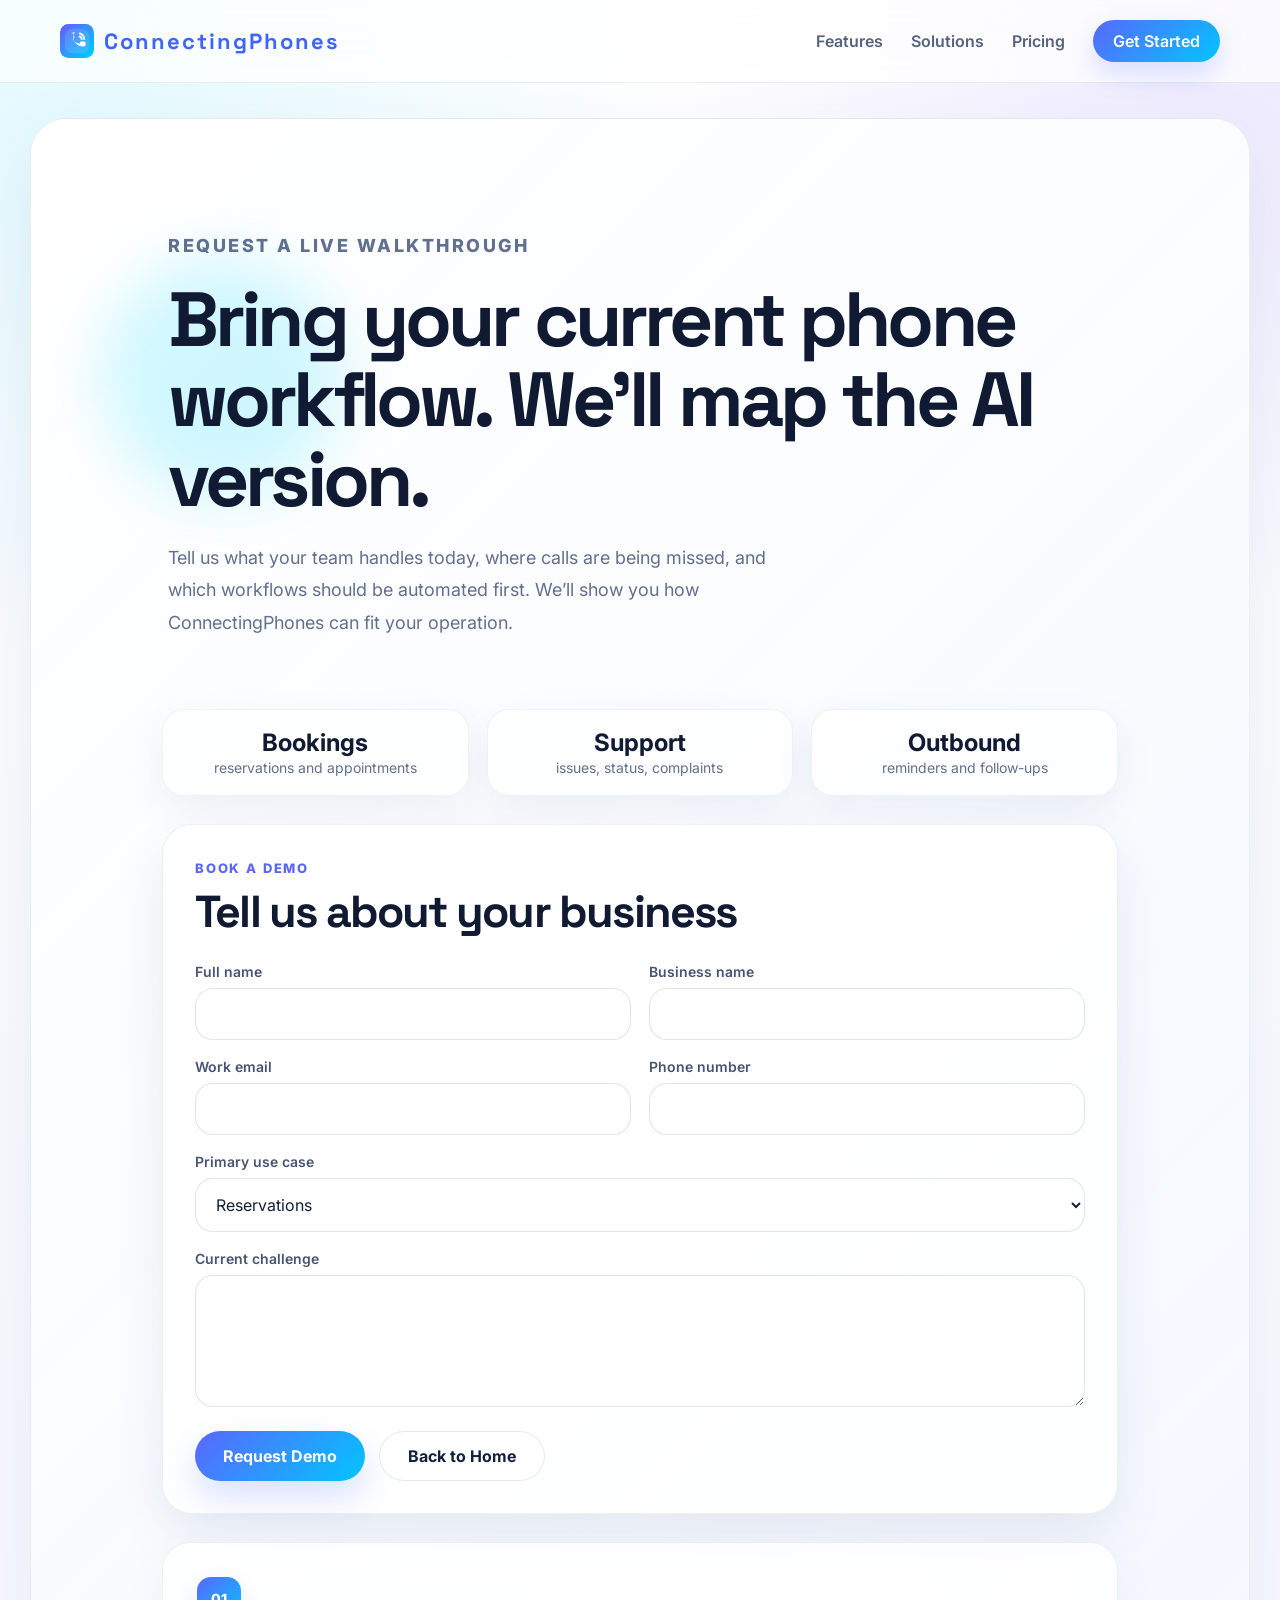
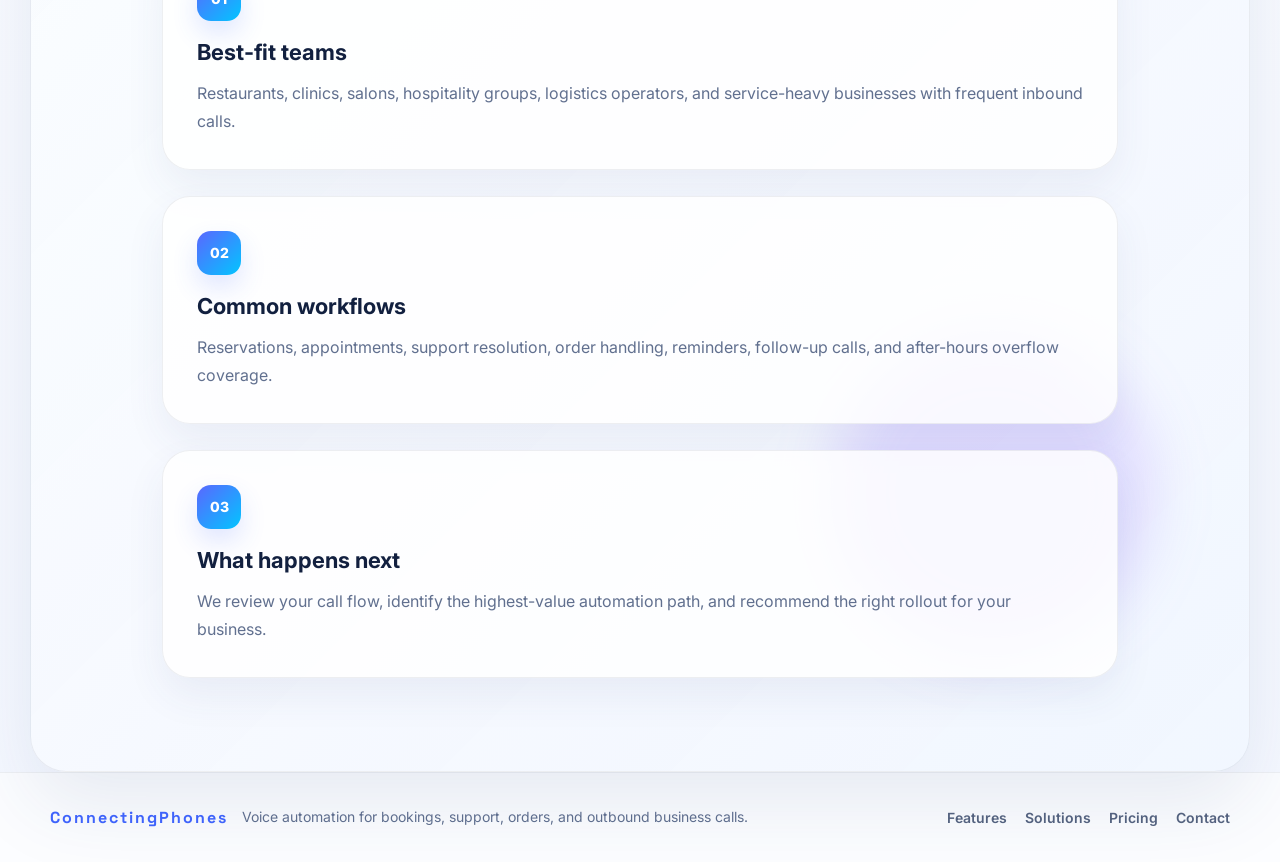
==== commit 16008371: "Update contact.html" ====
--- a/contact.html
+++ b/contact.html
@@ -3,8 +3,8 @@
 <head>
   <meta charset="UTF-8">
   <meta name="viewport" content="width=device-width, initial-scale=1.0">
-  <meta name="description" content="Contact THEPHONEZ to request a demo for real-time voice AI call automation for your business.">
-  <title>Contact | THEPHONEZ</title>
+  <meta name="description" content="Contact ConnectingPhones to request a demo for real-time voice AI call automation for your business.">
+  <title>Contact | ConnectingPhones</title>
   <link rel="icon" type="image/svg+xml" href="favicon.svg">
   <link rel="preconnect" href="https://fonts.googleapis.com">
   <link rel="preconnect" href="https://fonts.gstatic.com" crossorigin>
@@ -15,8 +15,8 @@
 
 <header class="navbar">
   <a href="/" class="logo">
-    <img src="logo-mark.svg" alt="THEPHONEZ logo" class="logo-mark">
-    <span>THEPHONEZ</span>
+    <img src="logo-mark.svg" alt="ConnectingPhones logo" class="logo-mark">
+    <span>ConnectingPhones</span>
   </a>
   <nav>
     <a href="/#features">Features</a>
@@ -35,7 +35,7 @@
       <div class="contact-hero-copy">
         <p class="hero-label">Request a live walkthrough</p>
         <h1>Bring your current phone workflow. We’ll map the AI version.</h1>
-        <p>Tell us what your team handles today, where calls are being missed, and which workflows should be automated first. We’ll show you how THEPHONEZ can fit your operation.</p>
+        <p>Tell us what your team handles today, where calls are being missed, and which workflows should be automated first. We’ll show you how ConnectingPhones can fit your operation.</p>
       </div>
 
       <div class="hero-stats contact-stats">
@@ -120,7 +120,7 @@
 <footer class="footer">
   <div class="footer-inner">
     <div>
-      <div class="logo footer-logo">THEPHONEZ</div>
+      <div class="logo footer-logo">ConnectingPhones</div>
       <p>Voice automation for bookings, support, orders, and outbound business calls.</p>
     </div>
       <div class="footer-links">
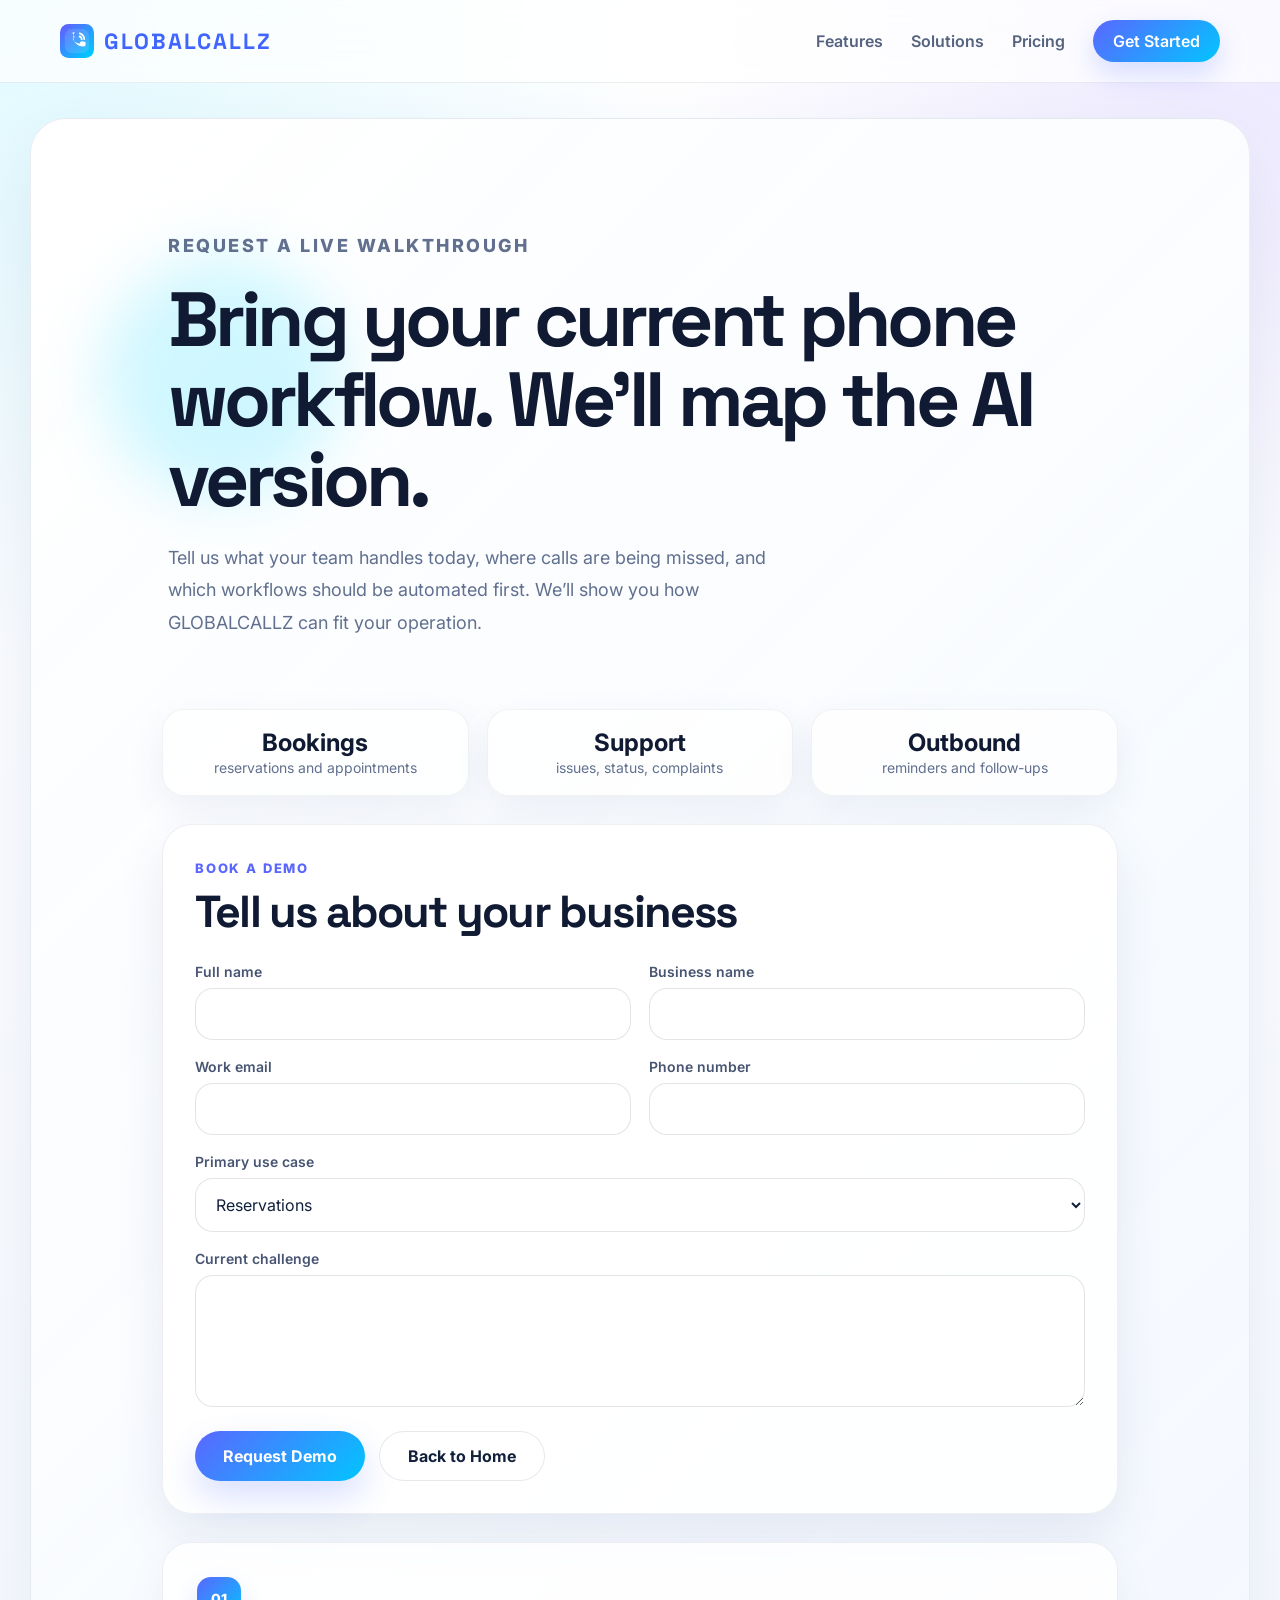
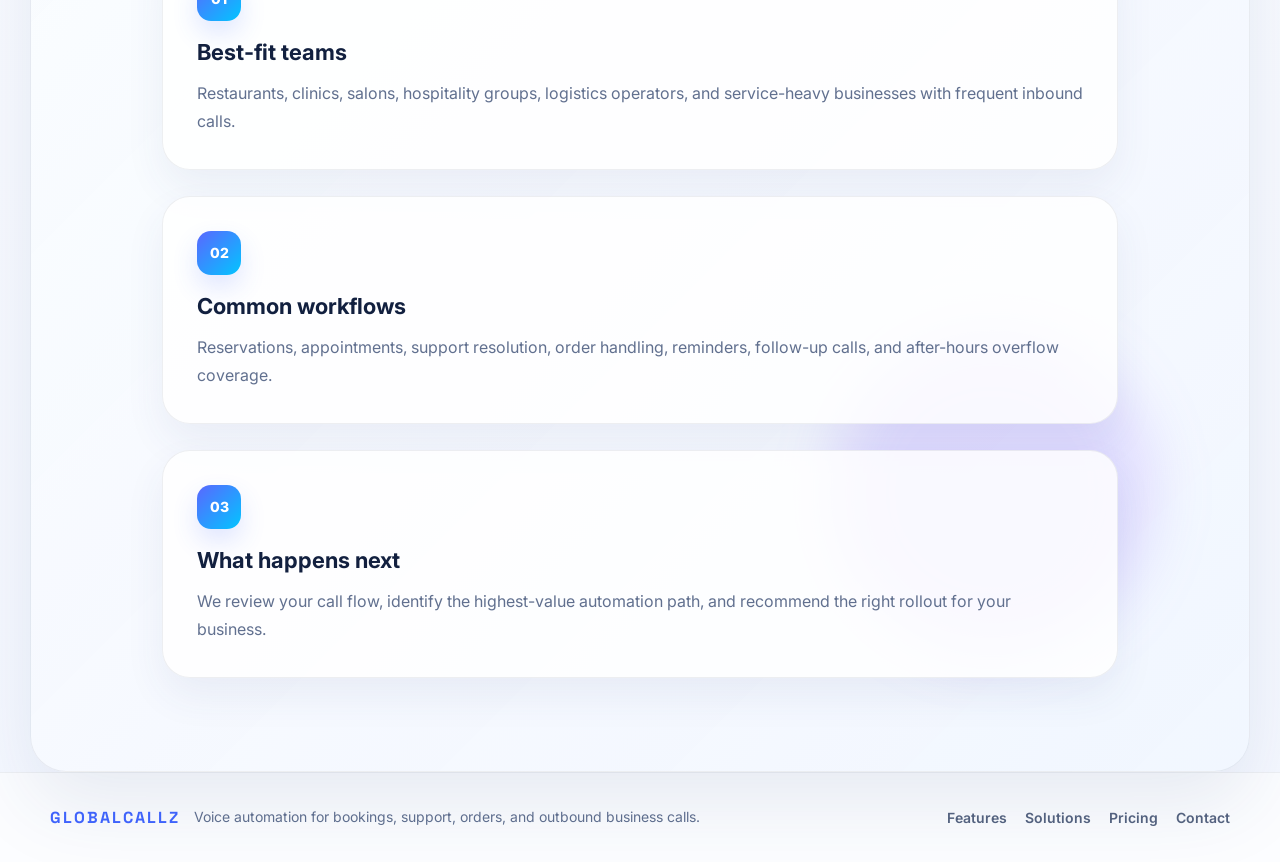
==== commit 0546c252: "Update contact.html" ====
--- a/contact.html
+++ b/contact.html
@@ -3,8 +3,8 @@
 <head>
   <meta charset="UTF-8">
   <meta name="viewport" content="width=device-width, initial-scale=1.0">
-  <meta name="description" content="Contact ConnectingPhones to request a demo for real-time voice AI call automation for your business.">
-  <title>Contact | ConnectingPhones</title>
+  <meta name="description" content="Contact GLOBALCALLZ to request a demo for real-time voice AI call automation for your business.">
+  <title>Contact | GLOBALCALLZ</title>
   <link rel="icon" type="image/svg+xml" href="favicon.svg">
   <link rel="preconnect" href="https://fonts.googleapis.com">
   <link rel="preconnect" href="https://fonts.gstatic.com" crossorigin>
@@ -15,8 +15,8 @@
 
 <header class="navbar">
   <a href="/" class="logo">
-    <img src="logo-mark.svg" alt="ConnectingPhones logo" class="logo-mark">
-    <span>ConnectingPhones</span>
+    <img src="logo-mark.svg" alt="GLOBALCALLZ logo" class="logo-mark">
+    <span>GLOBALCALLZ</span>
   </a>
   <nav>
     <a href="/#features">Features</a>
@@ -35,7 +35,7 @@
       <div class="contact-hero-copy">
         <p class="hero-label">Request a live walkthrough</p>
         <h1>Bring your current phone workflow. We’ll map the AI version.</h1>
-        <p>Tell us what your team handles today, where calls are being missed, and which workflows should be automated first. We’ll show you how ConnectingPhones can fit your operation.</p>
+        <p>Tell us what your team handles today, where calls are being missed, and which workflows should be automated first. We’ll show you how GLOBALCALLZ can fit your operation.</p>
       </div>
 
       <div class="hero-stats contact-stats">
@@ -120,7 +120,7 @@
 <footer class="footer">
   <div class="footer-inner">
     <div>
-      <div class="logo footer-logo">ConnectingPhones</div>
+      <div class="logo footer-logo">GLOBALCALLZ</div>
       <p>Voice automation for bookings, support, orders, and outbound business calls.</p>
     </div>
       <div class="footer-links">
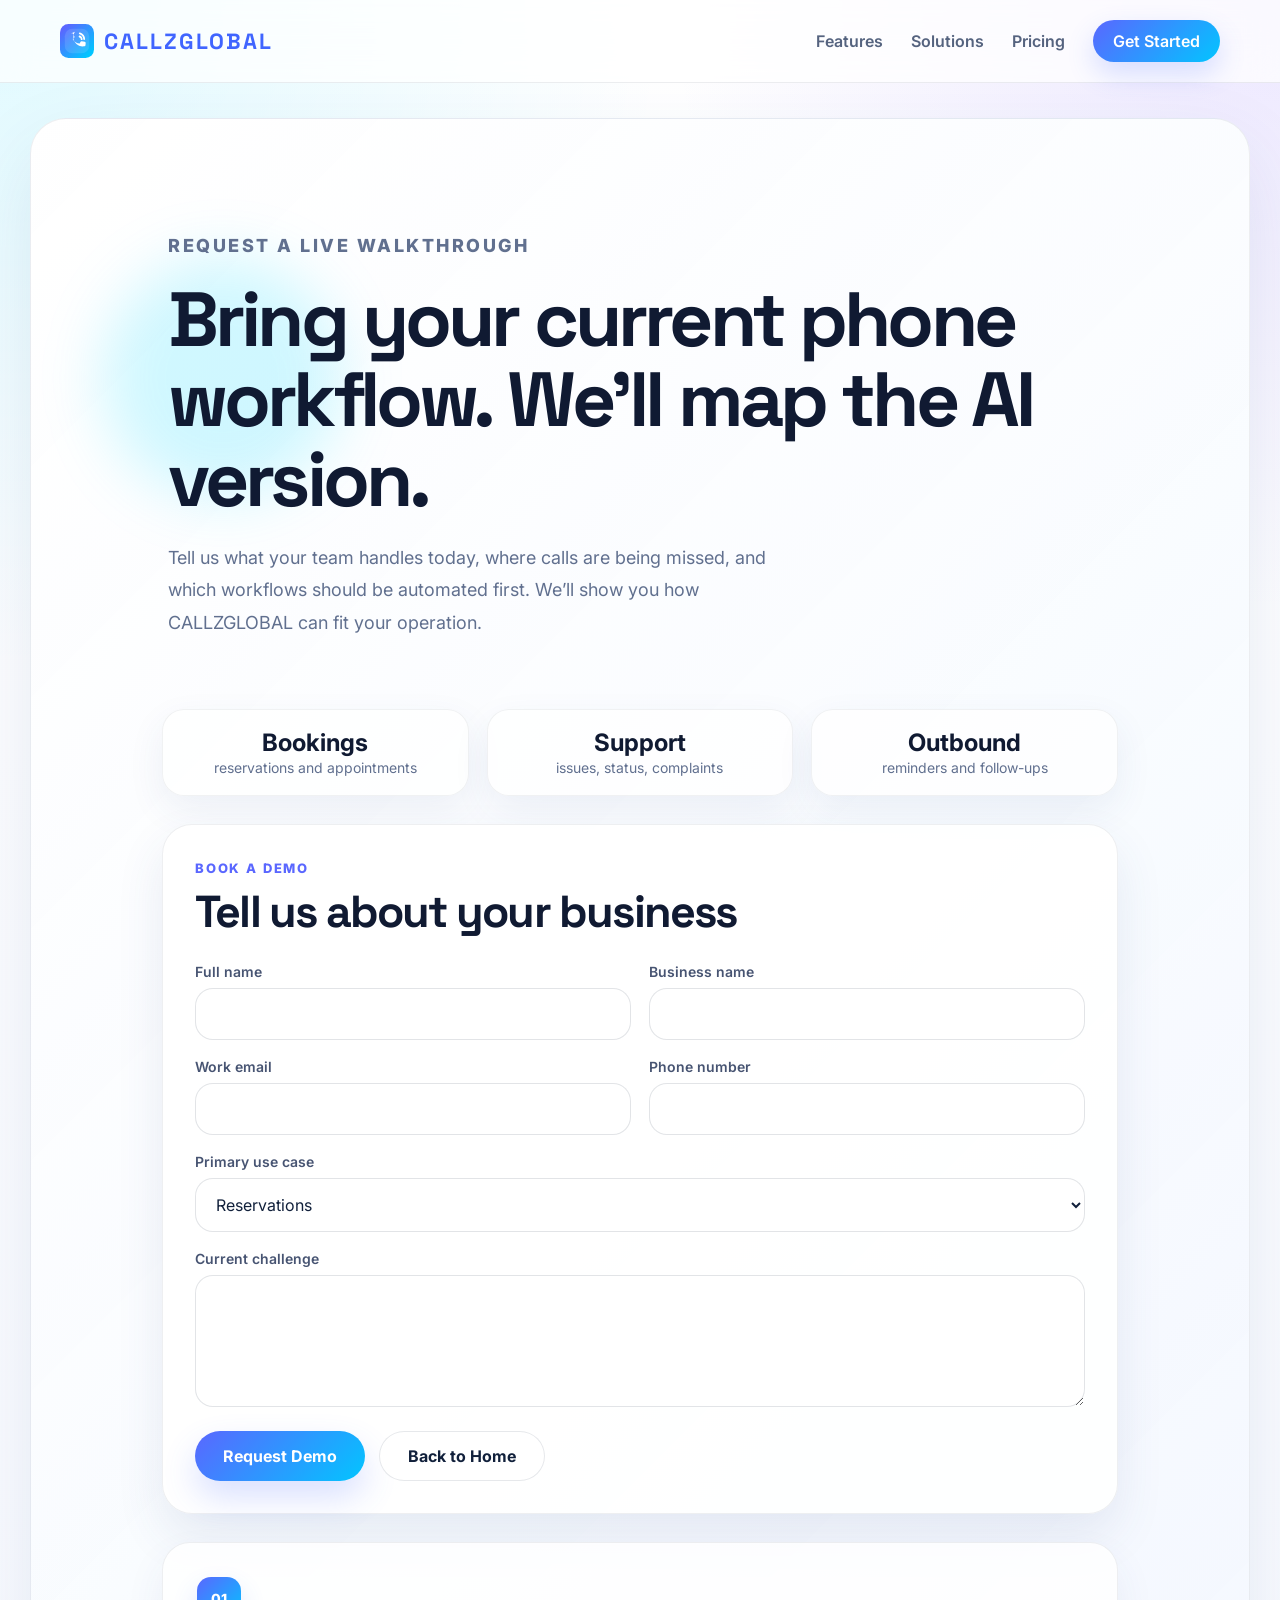
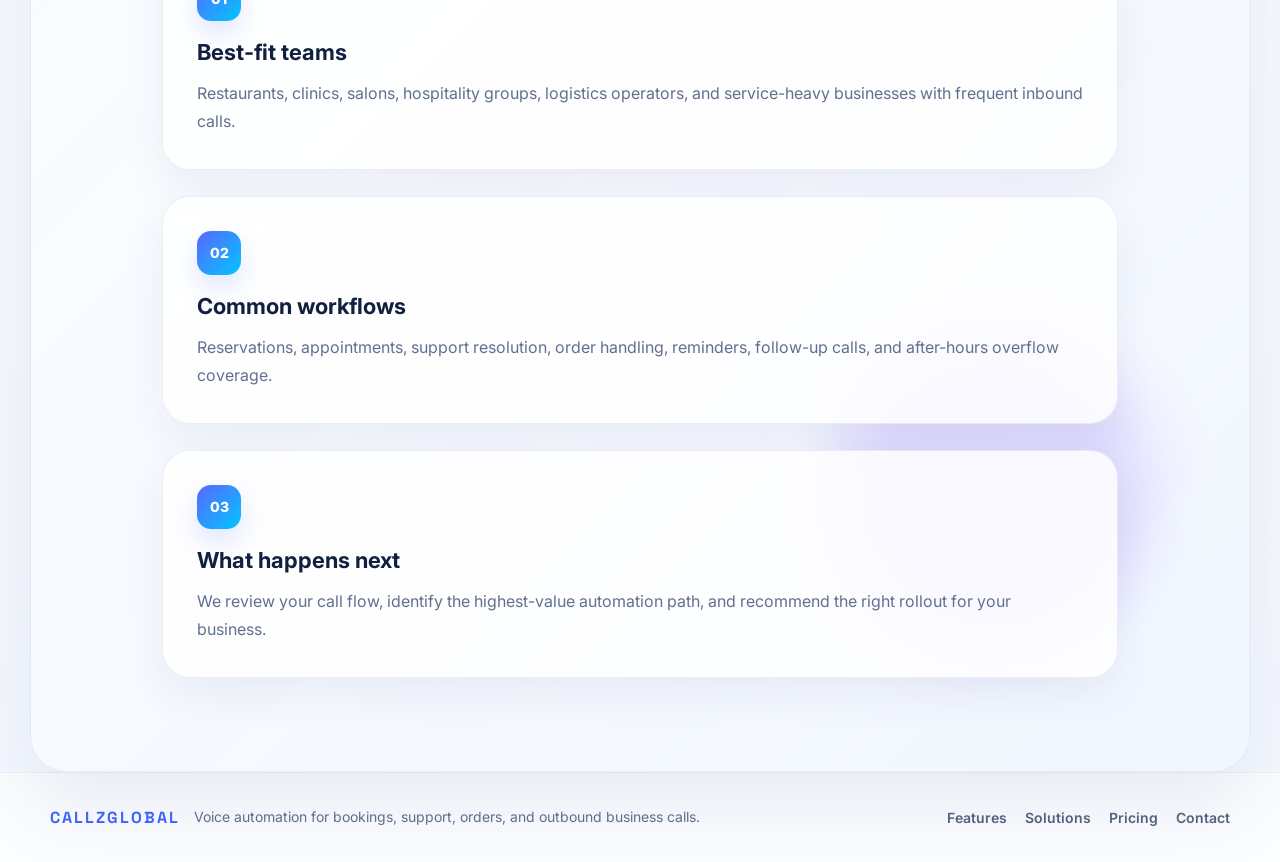
==== commit b694f79e: "Update contact.html" ====
--- a/contact.html
+++ b/contact.html
@@ -3,8 +3,8 @@
 <head>
   <meta charset="UTF-8">
   <meta name="viewport" content="width=device-width, initial-scale=1.0">
-  <meta name="description" content="Contact GLOBALCALLZ to request a demo for real-time voice AI call automation for your business.">
-  <title>Contact | GLOBALCALLZ</title>
+  <meta name="description" content="Contact CALLZGLOBAL to request a demo for real-time voice AI call automation for your business.">
+  <title>Contact | CALLZGLOBAL</title>
   <link rel="icon" type="image/svg+xml" href="favicon.svg">
   <link rel="preconnect" href="https://fonts.googleapis.com">
   <link rel="preconnect" href="https://fonts.gstatic.com" crossorigin>
@@ -15,8 +15,8 @@
 
 <header class="navbar">
   <a href="/" class="logo">
-    <img src="logo-mark.svg" alt="GLOBALCALLZ logo" class="logo-mark">
-    <span>GLOBALCALLZ</span>
+    <img src="logo-mark.svg" alt="CALLZGLOBAL logo" class="logo-mark">
+    <span>CALLZGLOBAL</span>
   </a>
   <nav>
     <a href="/#features">Features</a>
@@ -35,7 +35,7 @@
       <div class="contact-hero-copy">
         <p class="hero-label">Request a live walkthrough</p>
         <h1>Bring your current phone workflow. We’ll map the AI version.</h1>
-        <p>Tell us what your team handles today, where calls are being missed, and which workflows should be automated first. We’ll show you how GLOBALCALLZ can fit your operation.</p>
+        <p>Tell us what your team handles today, where calls are being missed, and which workflows should be automated first. We’ll show you how CALLZGLOBAL can fit your operation.</p>
       </div>
 
       <div class="hero-stats contact-stats">
@@ -120,7 +120,7 @@
 <footer class="footer">
   <div class="footer-inner">
     <div>
-      <div class="logo footer-logo">GLOBALCALLZ</div>
+      <div class="logo footer-logo">CALLZGLOBAL</div>
       <p>Voice automation for bookings, support, orders, and outbound business calls.</p>
     </div>
       <div class="footer-links">
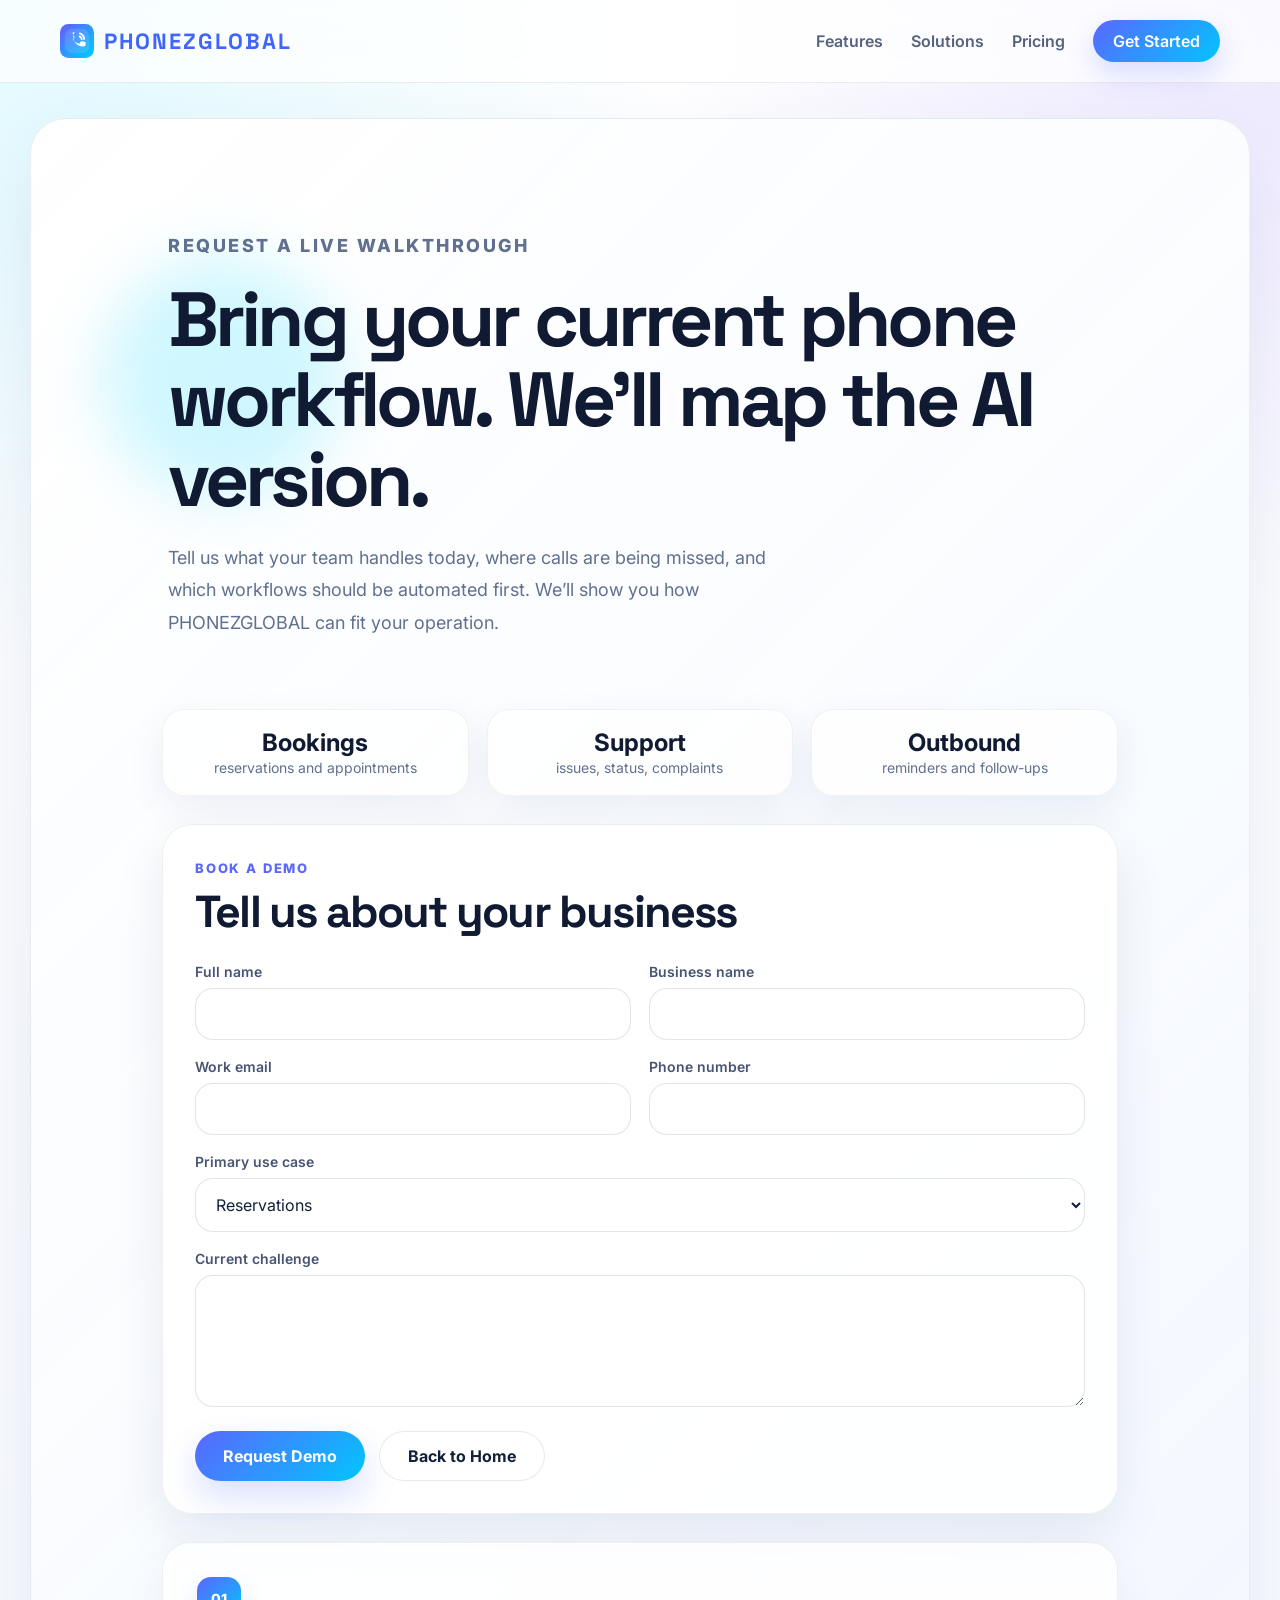
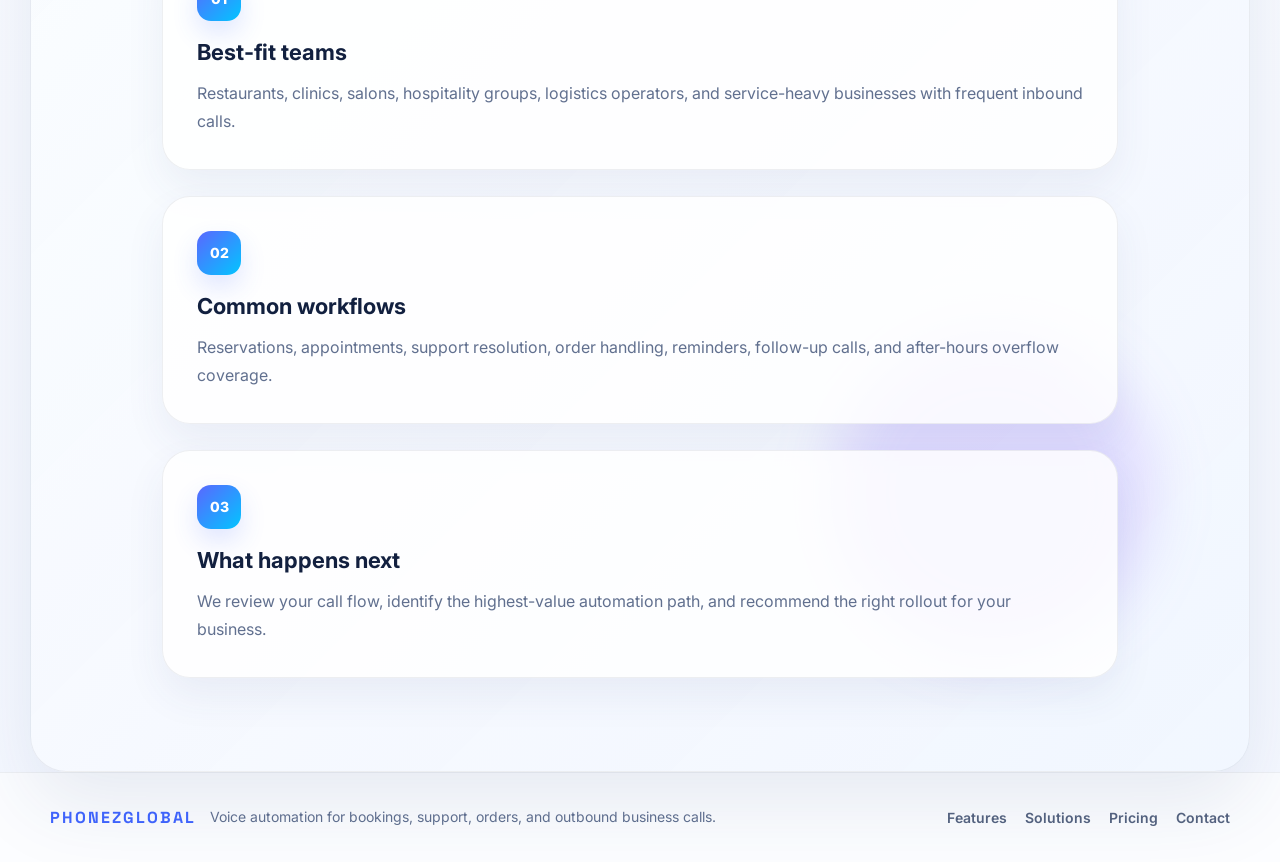
==== commit 51b1e9b2: "Update contact.html" ====
--- a/contact.html
+++ b/contact.html
@@ -3,8 +3,8 @@
 <head>
   <meta charset="UTF-8">
   <meta name="viewport" content="width=device-width, initial-scale=1.0">
-  <meta name="description" content="Contact CALLZGLOBAL to request a demo for real-time voice AI call automation for your business.">
-  <title>Contact | CALLZGLOBAL</title>
+  <meta name="description" content="Contact PHONEZGLOBAL to request a demo for real-time voice AI call automation for your business.">
+  <title>Contact | PHONEZGLOBAL</title>
   <link rel="icon" type="image/svg+xml" href="favicon.svg">
   <link rel="preconnect" href="https://fonts.googleapis.com">
   <link rel="preconnect" href="https://fonts.gstatic.com" crossorigin>
@@ -15,8 +15,8 @@
 
 <header class="navbar">
   <a href="/" class="logo">
-    <img src="logo-mark.svg" alt="CALLZGLOBAL logo" class="logo-mark">
-    <span>CALLZGLOBAL</span>
+    <img src="logo-mark.svg" alt="PHONEZGLOBAL logo" class="logo-mark">
+    <span>PHONEZGLOBAL</span>
   </a>
   <nav>
     <a href="/#features">Features</a>
@@ -35,7 +35,7 @@
       <div class="contact-hero-copy">
         <p class="hero-label">Request a live walkthrough</p>
         <h1>Bring your current phone workflow. We’ll map the AI version.</h1>
-        <p>Tell us what your team handles today, where calls are being missed, and which workflows should be automated first. We’ll show you how CALLZGLOBAL can fit your operation.</p>
+        <p>Tell us what your team handles today, where calls are being missed, and which workflows should be automated first. We’ll show you how PHONEZGLOBAL can fit your operation.</p>
       </div>
 
       <div class="hero-stats contact-stats">
@@ -120,7 +120,7 @@
 <footer class="footer">
   <div class="footer-inner">
     <div>
-      <div class="logo footer-logo">CALLZGLOBAL</div>
+      <div class="logo footer-logo">PHONEZGLOBAL</div>
       <p>Voice automation for bookings, support, orders, and outbound business calls.</p>
     </div>
       <div class="footer-links">
